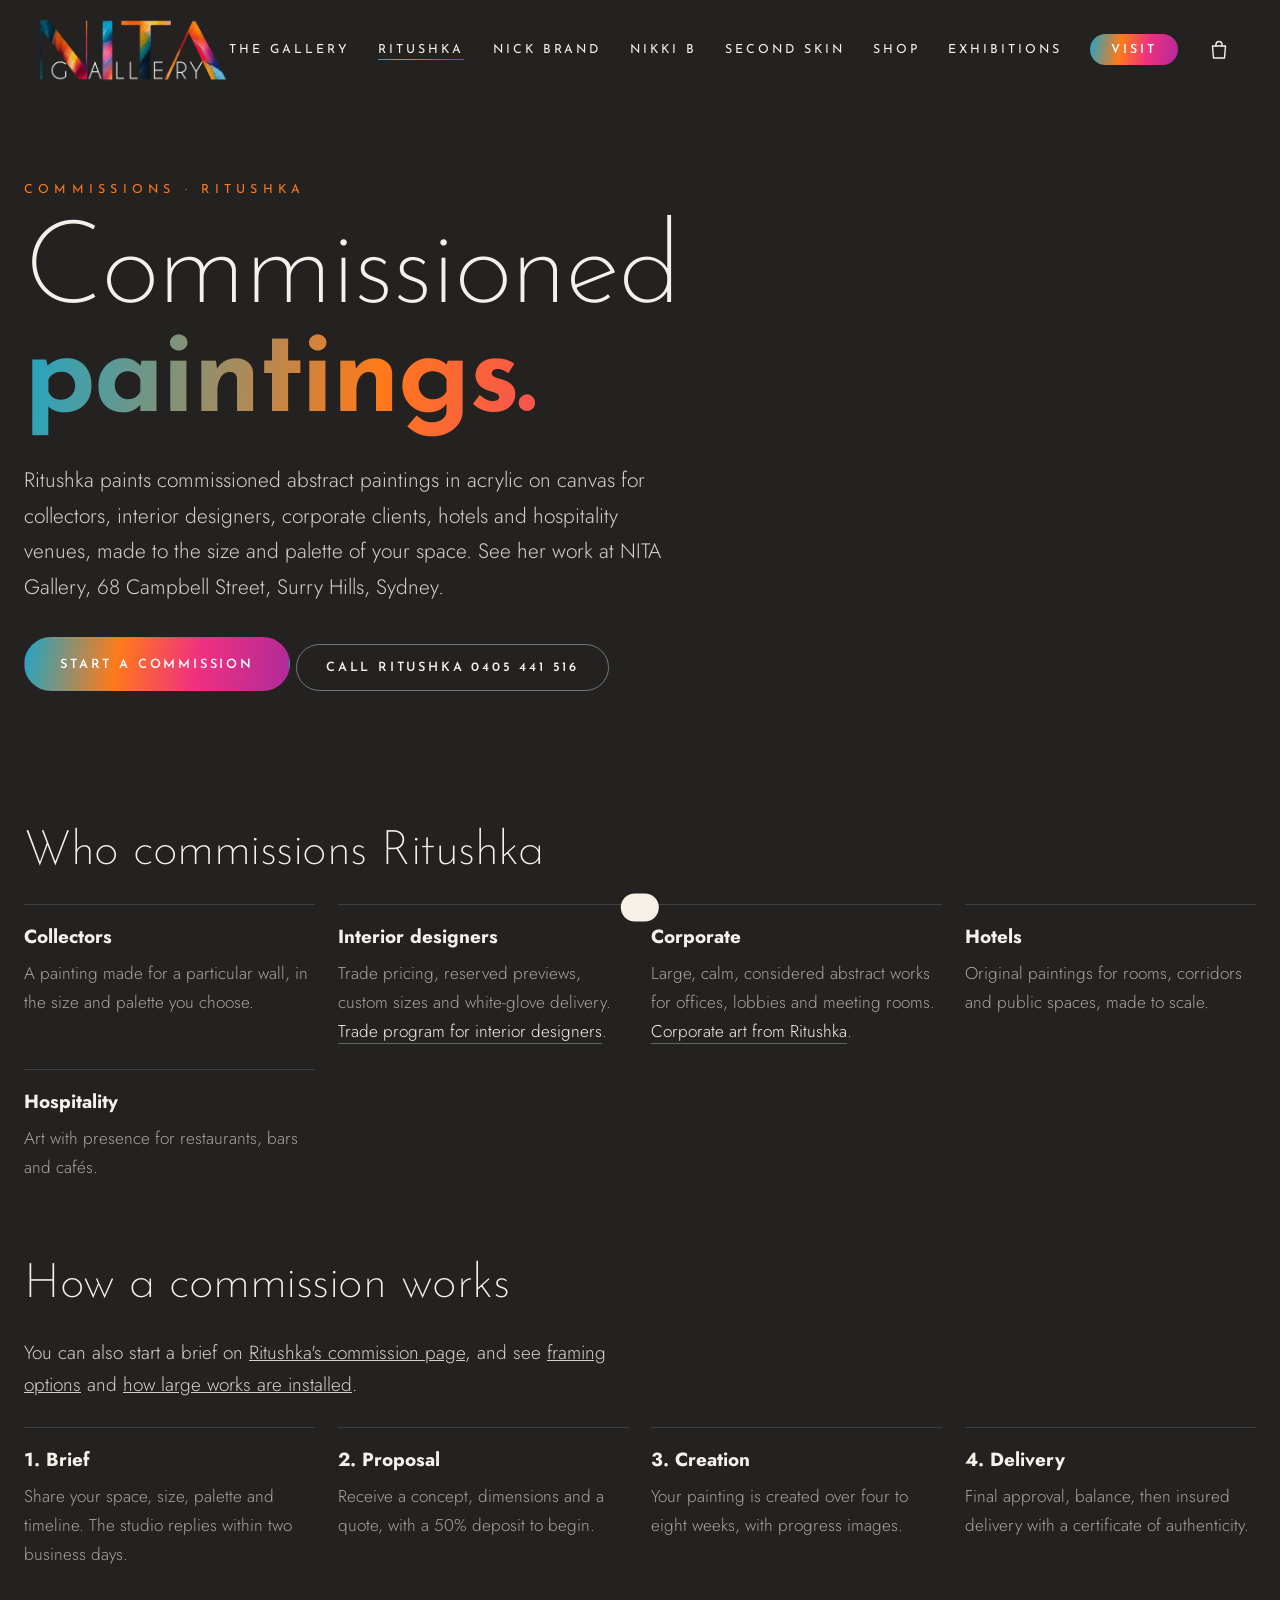
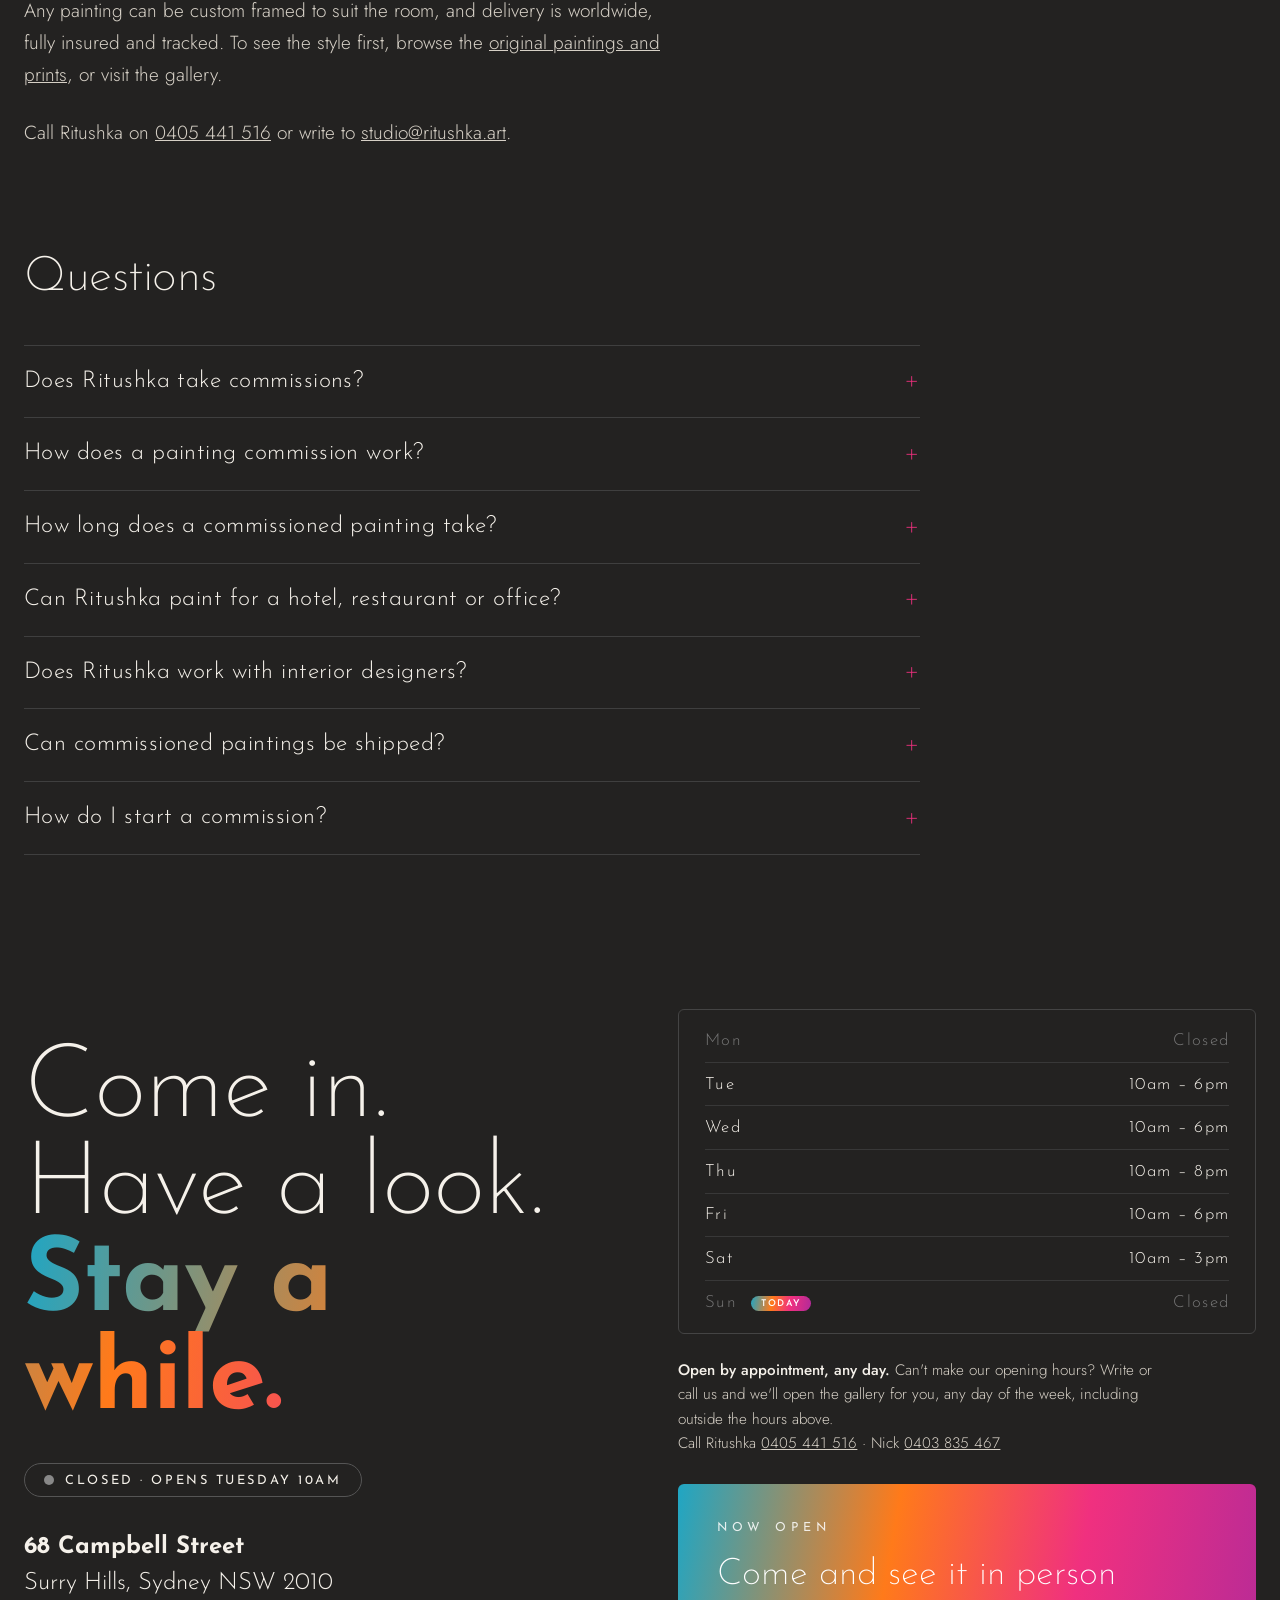
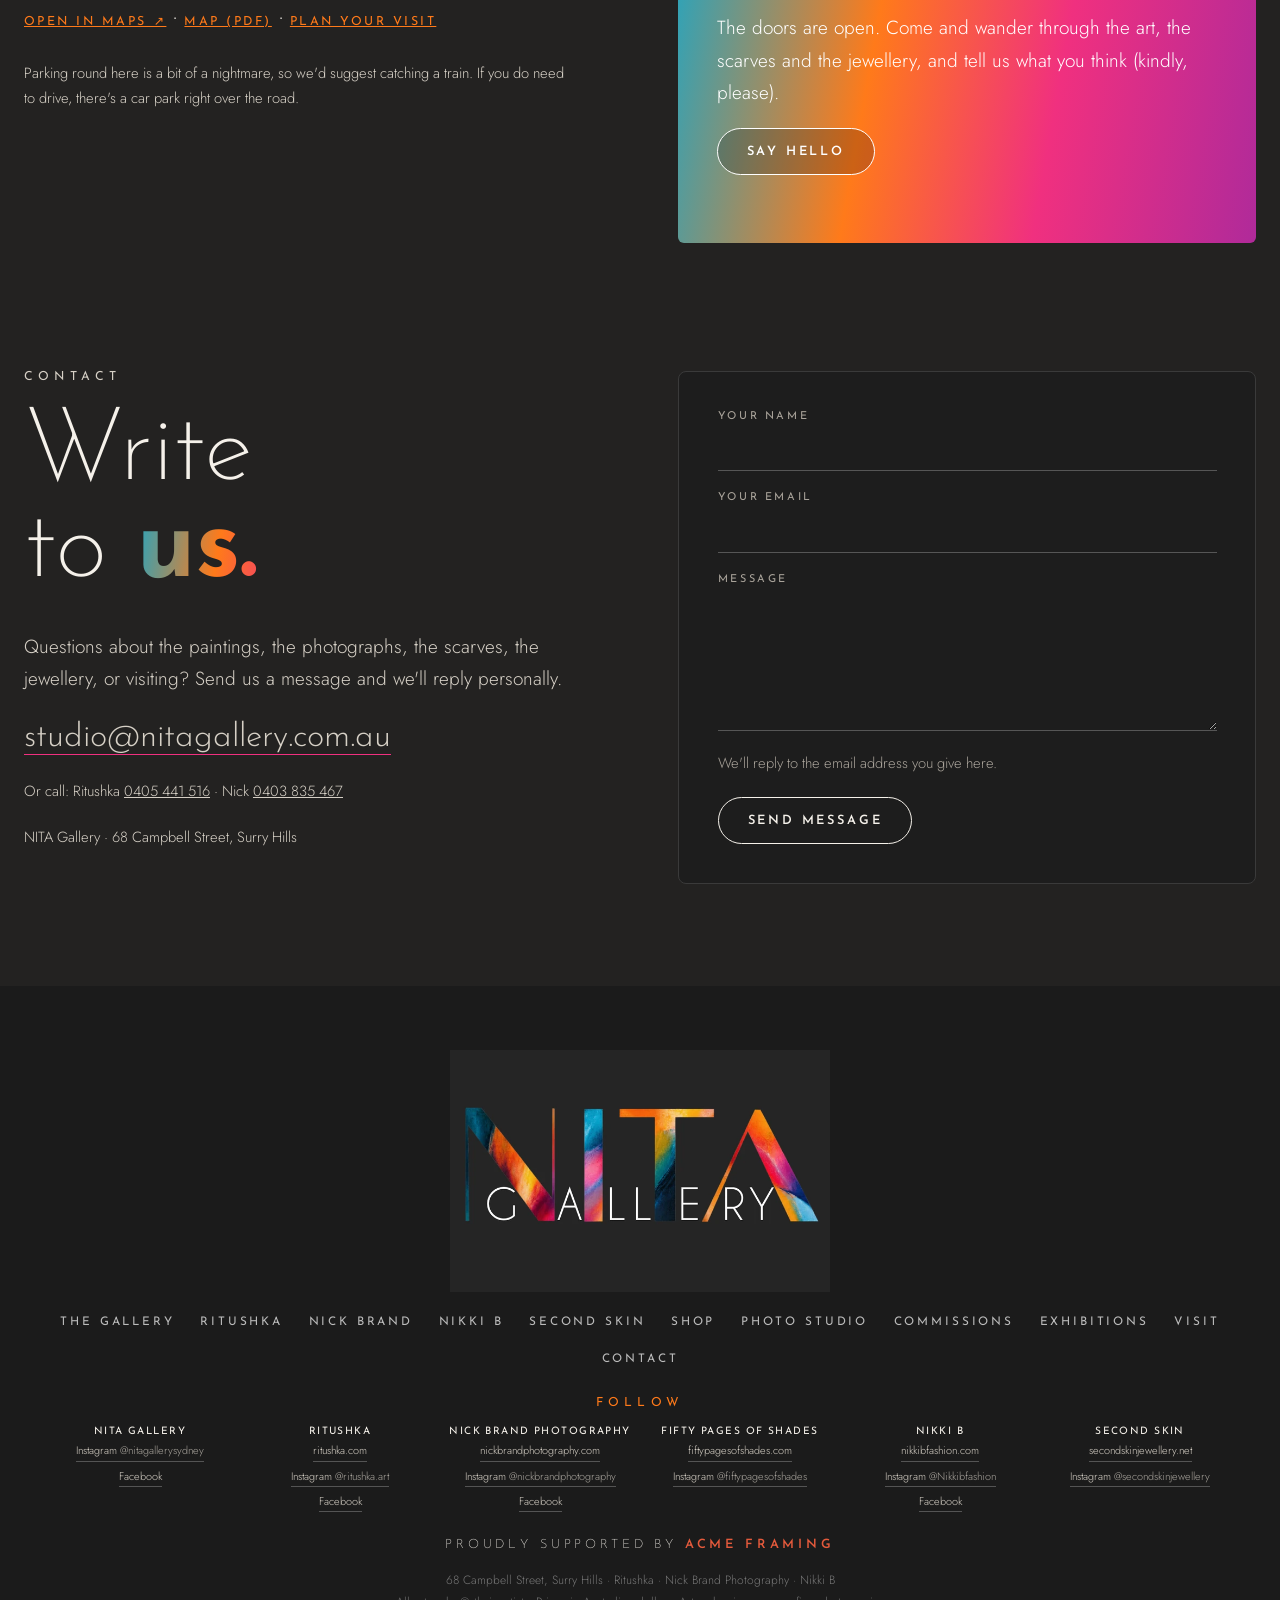
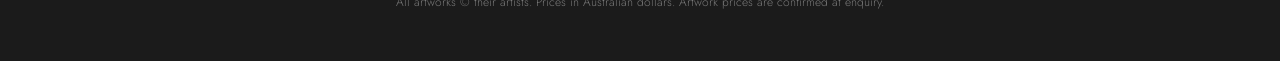
==== commissions.html @ feda2089 "Ritushka: update prices and framing from the artwork register 25 available works repriced to match r" ====
<!doctype html>
<html lang="en-AU">
<head>
<meta charset="utf-8">
<meta name="viewport" content="width=device-width, initial-scale=1">
<title>Commissioned Paintings Sydney | Ritushka, Surry Hills</title>
<meta name="description" content="Commission an original abstract painting by Ritushka for your home, office, hotel or restaurant. Collectors, designers and corporates welcome. Surry Hills.">
<meta property="og:title" content="Commissioned Paintings Sydney | Ritushka, Surry Hills">
<meta property="og:description" content="Commission an original abstract painting by Ritushka for your home, office, hotel or restaurant. Collectors, designers and corporates welcome. Surry Hills.">
<meta property="og:image" content="https://www.nitagallery.com.au/img/brand/ritushka-chair.jpg">
<meta property="og:url" content="https://www.nitagallery.com.au/commissions">
<meta property="og:type" content="website">
<meta property="og:site_name" content="NITA Gallery">
<meta property="og:locale" content="en_AU">
<meta name="twitter:card" content="summary_large_image">
<link rel="canonical" href="https://www.nitagallery.com.au/commissions">
<link rel="alternate" hreflang="en-au" href="https://www.nitagallery.com.au/commissions">
<link rel="alternate" hreflang="x-default" href="https://www.nitagallery.com.au/commissions">
<meta name="robots" content="index, follow, max-image-preview:large">
<meta name="theme-color" content="#252525">
<link rel="icon" href="img/brand/favicon.png">
<link rel="preconnect" href="https://fonts.googleapis.com">
<link rel="preconnect" href="https://fonts.gstatic.com" crossorigin>
<link rel="preload" as="style" href="https://fonts.googleapis.com/css2?family=Cormorant+Garamond:ital,wght@1,400;1,500&family=Josefin+Sans:wght@100;200;300;400;600;700&family=Jost:wght@300;400;500&display=swap" onload="this.onload=null;this.rel='stylesheet'">
<noscript><link rel="stylesheet" href="https://fonts.googleapis.com/css2?family=Cormorant+Garamond:ital,wght@1,400;1,500&family=Josefin+Sans:wght@100;200;300;400;600;700&family=Jost:wght@300;400;500&display=swap"></noscript>
<link rel="stylesheet" href="css/style.css?v=6593f92d">
<link rel="stylesheet" href="css/bag.css?v=839dad2d">
<link rel="stylesheet" href="css/shop.css?v=7c190ab9"><link rel="stylesheet" href="css/visit.css?v=7fe99ea3">
<script>document.documentElement.classList.add('js')</script>
<script type="application/ld+json">{"@context":"https://schema.org","@type":"BreadcrumbList","itemListElement":[{"@type":"ListItem","position":1,"name":"NITA Gallery","item":"https://www.nitagallery.com.au/"},{"@type":"ListItem","position":2,"name":"Commissions","item":"https://www.nitagallery.com.au/commissions"}]}</script><script type="application/ld+json">{"name":"Commissioned paintings by Ritushka","serviceType":"Commissioned abstract painting","description":"Commission an original abstract painting by Ritushka for your home, office, hotel or restaurant. Collectors, designers and corporates welcome. Surry Hills.","audience":{"@type":"Audience","audienceType":"Collectors, interior designers, corporate clients, hotels and hospitality"},"provider":{"@type":"Person","name":"Ritushka","telephone":"+61 405 441 516","worksFor":{"@id":"https://www.nitagallery.com.au/#gallery"}},"@context":"https://schema.org","@type":"Service","@id":"https://www.nitagallery.com.au/commissions#service","url":"https://www.nitagallery.com.au/commissions","areaServed":{"@type":"City","name":"Sydney"},"availableChannel":{"@type":"ServiceChannel","serviceLocation":{"@type":"Place","name":"NITA Gallery","address":{"@type":"PostalAddress","streetAddress":"68 Campbell Street","addressLocality":"Surry Hills","addressRegion":"NSW","postalCode":"2010","addressCountry":"AU"}}}}</script><script type="application/ld+json">{"@context":"https://schema.org","@type":"FAQPage","mainEntity":[{"@type":"Question","name":"Does Ritushka take commissions?","acceptedAnswer":{"@type":"Answer","text":"Yes. Ritushka paints commissioned abstract paintings in acrylic on canvas for collectors, interior designers, corporate clients, hotels and hospitality venues, made to the size and palette of the space."}},{"@type":"Question","name":"How does a painting commission work?","acceptedAnswer":{"@type":"Answer","text":"There are four steps. First, share the space, size, palette and timeline in a brief. Second, receive a concept, dimensions and a quote, with a 50% deposit to begin. Third, the painting is created over four to eight weeks, with progress images. Fourth, after final approval and payment of the balance, it is delivered with a certificate of authenticity."}},{"@type":"Question","name":"How long does a commissioned painting take?","acceptedAnswer":{"@type":"Answer","text":"Usually four to eight weeks from the deposit, with progress images along the way."}},{"@type":"Question","name":"Can Ritushka paint for a hotel, restaurant or office?","acceptedAnswer":{"@type":"Answer","text":"Yes. Ritushka works with hotels, hospitality venues and corporate clients, as well as private collectors. Large-scale and custom-size works are possible, and any painting can be custom framed to suit the room."}},{"@type":"Question","name":"Does Ritushka work with interior designers?","acceptedAnswer":{"@type":"Answer","text":"Yes. There is a program for interior designers, art consultants, buyer's agents and corporate clients, with trade pricing, reserved previews, custom sizes and white-glove delivery."}},{"@type":"Question","name":"Can commissioned paintings be shipped?","acceptedAnswer":{"@type":"Answer","text":"Yes. Paintings are delivered worldwide, fully insured and tracked."}},{"@type":"Question","name":"How do I start a commission?","acceptedAnswer":{"@type":"Answer","text":"Call Ritushka on 0405 441 516 or write to studio@ritushka.art with your space, size, palette and timeline. You can also see the paintings in person at NITA Gallery, 68 Campbell Street, Surry Hills."}}]}</script></head>
<body class="t-shop">
<div class="curtain start" id="curtain" aria-hidden="true"></div>
<div class="cursor" id="cursor" aria-hidden="true"><span></span></div>

<header class="nav" id="nav">
  <a href="/" class="wordmark" aria-label="NITA Gallery — home"><img src="img/brand/nita-logo-t-s.webp" alt="NITA Gallery" width="420" height="142"></a>
  <nav class="links" id="links" aria-label="Main">
    <a href="/">The Gallery</a><a href="/ritushka" aria-current="page">Ritushka</a><a href="/nick-brand">Nick Brand</a><a href="/nikki-b">Nikki B</a><a href="/jewellery">Second Skin</a><a href="/shop">Shop</a><a href="/exhibitions">Exhibitions</a>
    <a href="/#visit" class="pill">Visit</a>
  </nav>
  <button class="burger" id="burger" aria-label="Menu" aria-expanded="false"><i></i><i></i></button>
</header>

<main id="top">
<section class="s-hero">
  <div class="wrap">
    <p class="kicker rv">Commissions · Ritushka</p>
    <h1 class="s-title rv">Commissioned<br><em>paintings.</em></h1>
    <p class="s-lede answer rv">Ritushka paints commissioned abstract paintings in acrylic on canvas for collectors, interior designers, corporate clients, hotels and hospitality venues, made to the size and palette of your space. See her work at NITA Gallery, 68 Campbell Street, Surry Hills, Sydney.</p>
    <p class="rv"><a class="btn lg magnetic" data-mail="ritushka" data-subject="Commissioning a painting by Ritushka" href="#"><span>Start a commission</span></a> <a class="btn ghost magnetic" href="tel:0405441516"><span>Call Ritushka 0405 441 516</span></a></p>
  </div>
</section>

<section class="v-sec" aria-labelledby="cA">
  <div class="wrap">
    <h2 id="cA" class="v-h">Who commissions Ritushka</h2>
    <ul class="v-see"><li><b>Collectors</b><span>A painting made for a particular wall, in the size and palette you choose.</span></li><li><b>Interior designers</b><span>Trade pricing, reserved previews, custom sizes and white-glove delivery. <a href="https://www.ritushka.com/trade/interior-designers">Trade program for interior designers</a>.</span></li><li><b>Corporate</b><span>Large, calm, considered abstract works for offices, lobbies and meeting rooms. <a href="https://www.ritushka.com/trade/corporate">Corporate art from Ritushka</a>.</span></li><li><b>Hotels</b><span>Original paintings for rooms, corridors and public spaces, made to scale.</span></li><li><b>Hospitality</b><span>Art with presence for restaurants, bars and cafés.</span></li></ul>
  </div>
</section>

<section class="v-sec" aria-labelledby="cB">
  <div class="wrap">
    <h2 id="cB" class="v-h">How a commission works</h2>
    <p class="v-p">You can also start a brief on <a href="https://www.ritushka.com/commission">Ritushka's commission page</a>, and see <a href="https://www.ritushka.com/framing">framing options</a> and <a href="https://www.ritushka.com/installation-guide">how large works are installed</a>.</p>
    <ul class="v-see"><li><b>1. Brief</b><span>Share your space, size, palette and timeline. The studio replies within two business days.</span></li><li><b>2. Proposal</b><span>Receive a concept, dimensions and a quote, with a 50% deposit to begin.</span></li><li><b>3. Creation</b><span>Your painting is created over four to eight weeks, with progress images.</span></li><li><b>4. Delivery</b><span>Final approval, balance, then insured delivery with a certificate of authenticity.</span></li></ul>
    <p class="v-p" style="margin-top:1.6rem">Any painting can be custom framed to suit the room, and delivery is worldwide, fully insured and tracked. To see the style first, browse the <a href="/ritushka">original paintings and prints</a>, or visit the gallery.</p>
    <p class="v-p">Call Ritushka on <a href="tel:0405441516">0405 441 516</a> or write to <a href="#" data-mail="ritushka" data-subject="Commissioning a painting by Ritushka">studio@ritushka.art</a>.</p>
  </div>
</section>

<section class="v-sec faq" id="faq" aria-labelledby="vFaq">
  <div class="wrap">
    <h2 id="vFaq" class="v-h">Questions</h2>
    <div class="qa-list"><details class="qa"><summary>Does Ritushka take commissions?</summary><p>Yes. Ritushka paints commissioned abstract paintings in acrylic on canvas for collectors, interior designers, corporate clients, hotels and hospitality venues, made to the size and palette of the space.</p></details><details class="qa"><summary>How does a painting commission work?</summary><p>There are four steps. First, share the space, size, palette and timeline in a brief. Second, receive a concept, dimensions and a quote, with a 50% deposit to begin. Third, the painting is created over four to eight weeks, with progress images. Fourth, after final approval and payment of the balance, it is delivered with a certificate of authenticity.</p></details><details class="qa"><summary>How long does a commissioned painting take?</summary><p>Usually four to eight weeks from the deposit, with progress images along the way.</p></details><details class="qa"><summary>Can Ritushka paint for a hotel, restaurant or office?</summary><p>Yes. Ritushka works with hotels, hospitality venues and corporate clients, as well as private collectors. Large-scale and custom-size works are possible, and any painting can be custom framed to suit the room.</p></details><details class="qa"><summary>Does Ritushka work with interior designers?</summary><p>Yes. There is a program for interior designers, art consultants, buyer&#x27;s agents and corporate clients, with trade pricing, reserved previews, custom sizes and white-glove delivery.</p></details><details class="qa"><summary>Can commissioned paintings be shipped?</summary><p>Yes. Paintings are delivered worldwide, fully insured and tracked.</p></details><details class="qa"><summary>How do I start a commission?</summary><p>Call Ritushka on 0405 441 516 or write to studio@ritushka.art with your space, size, palette and timeline. You can also see the paintings in person at NITA Gallery, 68 Campbell Street, Surry Hills.</p></details></div>
  </div>
</section>

<section class="sec visit" id="visit">
  <div class="wrap grid2">
    <div class="copy">
      <p class="kicker rv">Visit</p>
      <h2 class="big rv">Come in.<br>Have a look.<br><em>Stay a while.</em></h2>
      <div class="open-now rv" data-opennow><i></i><span>See opening hours below</span></div>
      <address class="rv">
        <b>68 Campbell Street</b><br>Surry Hills, Sydney NSW 2010<br>
        <a href="https://www.google.com/maps/search/?api=1&query=68+Campbell+Street+Surry+Hills+NSW" target="_blank" rel="noopener">Open in Maps ↗</a> · <a href="nita-gallery-map.pdf" target="_blank" rel="noopener">Map (PDF)</a> · <a href="/visit">Plan your visit</a>
      </address>
      <p class="rv small">Parking round here is a bit of a nightmare, so we'd suggest catching a train. If you do need to drive, there's a car park right over the road.</p>
    </div>
    <div class="side">
      <div class="hours rv" data-hours aria-label="Opening hours"><div class="closed"><span>Mon</span><span>Closed</span></div><div class=""><span>Tue</span><span>10am – 6pm</span></div><div class=""><span>Wed</span><span>10am – 6pm</span></div><div class=""><span>Thu</span><span>10am – 8pm</span></div><div class=""><span>Fri</span><span>10am – 6pm</span></div><div class=""><span>Sat</span><span>10am – 3pm</span></div><div class="closed"><span>Sun</span><span>Closed</span></div></div>
      <p class="appt rv"><b>Open by appointment, any day.</b> Can't make our opening hours? Write or call us and we'll open the gallery for you, any day of the week, including outside the hours above.<br>Call Ritushka <a href="tel:0405441516">0405 441 516</a> · Nick <a href="tel:0403835467">0403 835 467</a></p>
      <div class="invite rv">
        <p class="kicker">Now open</p>
        <h3>Come and see it in person</h3>
        <p>The doors are open. Come and wander through the art, the scarves and the jewellery, and tell us what you think (kindly, please).</p>
        <p><a class="btn magnetic" data-mail="gallery" data-subject="Visiting NITA Gallery" href="#"><span>Say hello</span></a></p>
      </div>
    </div>
  </div>
</section>

<section class="sec contact" id="contact">
  <div class="wrap grid2">
    <div class="copy">
      <p class="kicker rv">Contact</p>
      <h2 class="big rv">Write<br>to <em>us.</em></h2>
      <p class="rv">Questions about the paintings, the photographs, the scarves, the jewellery, or visiting? Send us a message and we'll reply personally.</p>
      <p class="rv big-mail"><a href="mailto:studio@nitagallery.com.au">studio@nitagallery.com.au</a></p>
      <p class="rv small">Or call: Ritushka <a href="tel:0405441516">0405 441 516</a> · Nick <a href="tel:0403835467">0403 835 467</a></p>
      <p class="rv small">NITA Gallery · 68 Campbell Street, Surry Hills</p>
    </div>
    <form class="c-form rv" id="contactForm" novalidate>
      <label>Your name<input name="name" autocomplete="name" required maxlength="100"></label>
      <label>Your email<input name="email" type="email" autocomplete="email" required maxlength="200"></label>
      <label>Message<textarea name="message" rows="5" required maxlength="4000"></textarea></label>
      <label class="hp" aria-hidden="true">Website<input name="website" tabindex="-1" autocomplete="off"></label>
      <p class="small" id="cfNote">We'll reply to the email address you give here.</p>
      <button class="btn magnetic" type="submit"><span>Send message</span></button>
    </form>
  </div>
</section>

</main>

<footer class="foot">
  <img src="img/brand/nita-logo.webp" alt="NITA Gallery">
  <nav aria-label="Footer"><a href="/">The Gallery</a><a href="/ritushka">Ritushka</a><a href="/nick-brand">Nick Brand</a><a href="/nikki-b">Nikki B</a><a href="/jewellery">Second Skin</a><a href="/shop">Shop</a><a href="/photo-studio">Photo studio</a><a href="/commissions">Commissions</a><a href="/exhibitions">Exhibitions</a><a href="/visit">Visit</a><a href="/#contact">Contact</a></nav>
  <div class="social"><p class="kicker">Follow</p><ul><li><b>NITA Gallery</b><a href="https://www.instagram.com/nitagallerysydney/" target="_blank" rel="me noopener">Instagram <span>@nitagallerysydney</span></a><a href="https://www.facebook.com/NITAgallerySydney" target="_blank" rel="me noopener">Facebook</a></li><li><b>Ritushka</b><a href="https://www.ritushka.com" target="_blank" rel="noopener">ritushka.com</a><a href="https://www.instagram.com/ritushka.art/" target="_blank" rel="me noopener">Instagram <span>@ritushka.art</span></a><a href="https://www.facebook.com/Ritushka.art" target="_blank" rel="me noopener">Facebook</a></li><li><b>Nick Brand Photography</b><a href="https://www.nickbrandphotography.com" target="_blank" rel="noopener">nickbrandphotography.com</a><a href="https://www.instagram.com/nickbrandphotography/" target="_blank" rel="me noopener">Instagram <span>@nickbrandphotography</span></a><a href="https://www.facebook.com/nickbrandphotography/" target="_blank" rel="me noopener">Facebook</a></li><li><b>Fifty Pages of Shades</b><a href="https://www.fiftypagesofshades.com" target="_blank" rel="noopener">fiftypagesofshades.com</a><a href="https://www.instagram.com/fiftypagesofshades/" target="_blank" rel="me noopener">Instagram <span>@fiftypagesofshades</span></a></li><li><b>Nikki B</b><a href="https://www.nikkibfashion.com" target="_blank" rel="noopener">nikkibfashion.com</a><a href="https://www.instagram.com/Nikkibfashion/" target="_blank" rel="me noopener">Instagram <span>@Nikkibfashion</span></a><a href="https://www.facebook.com/nikkibfashion" target="_blank" rel="me noopener">Facebook</a></li><li><b>Second Skin</b><a href="https://www.secondskinjewellery.net" target="_blank" rel="noopener">secondskinjewellery.net</a><a href="https://www.instagram.com/secondskinjewellery/" target="_blank" rel="me noopener">Instagram <span>@secondskinjewellery</span></a></li></ul></div>
  <p class="support">Proudly supported by <b>ACME Framing</b></p>
  <p class="fine">68 Campbell Street, Surry Hills · Ritushka · Nick Brand Photography · Nikki B<br>
  All artworks © their artists. Prices in Australian dollars. Artwork prices are confirmed at enquiry.</p>
</footer>

<div class="modal" id="modal" hidden role="dialog" aria-modal="true" aria-label="Details">
  <button class="m-close" id="mClose" aria-label="Close">✕</button>
  <button class="m-nav prev" id="mPrev" aria-label="Previous">←</button>
  <button class="m-nav next" id="mNext" aria-label="Next">→</button>
  <div class="m-body">
    <div class="m-img"><img id="mImg" alt=""><div class="m-thumbs" id="mThumbs"></div></div>
    <div class="m-info" id="mInfo"></div>
  </div>
</div>

<script src="data.js?v=bd5b2ae9"></script>
<script src="js/common.js?v=27760034"></script>
<script src="js/bag.js?v=9c532951"></script>
<script src="js/shop.js?v=35f89a1a"></script>
</body>
</html>
---- css/style.css ----
﻿:root{
  --bg:#252525; --bg2:#1b1b1b; --ink:#f5f1ea; --mute:#a9a39a;
  --teal:#1fa6c4; --orange:#ff7a1a; --pink:#f0307f; --magenta:#b02a9a; --yellow:#ffc21a; --blue:#0d4f8b;
  --grad:linear-gradient(100deg,var(--teal),var(--orange) 35%,var(--pink) 65%,var(--magenta));
  --display:'Josefin Sans','Century Gothic',system-ui,sans-serif;
  --body:'Jost','Helvetica Neue',system-ui,sans-serif;
  --serif:'Cormorant Garamond',Georgia,serif;
  --ease:cubic-bezier(.2,.8,.2,1);
  --navbg:rgba(37,37,37,.78); --menubg:rgba(27,27,27,.97);
}
*{box-sizing:border-box;margin:0;padding:0}
html{overflow-x:clip;scroll-behavior:smooth;-webkit-text-size-adjust:100%}
body{background:var(--bg);color:var(--ink);font:300 clamp(16px,1.05vw + 10px,19px)/1.7 var(--body);overflow-x:hidden}
img{display:block;max-width:100%}
a{color:inherit}
button{font:inherit;color:inherit;background:none;border:0;cursor:pointer}
::selection{background:var(--pink);color:#fff}
.wrap{width:min(1240px,100% - 3rem);margin-inline:auto}
.big{font:200 clamp(3rem,8vw,7.5rem)/.95 var(--display);letter-spacing:-.01em}
.big em,.big span{font-style:normal;font-weight:700;background:var(--grad);-webkit-background-clip:text;background-clip:text;color:transparent;background-size:200% 100%;animation:slide 8s linear infinite alternate}
.kicker,.eyebrow{font:400 .78rem/1 var(--display);letter-spacing:.42em;text-transform:uppercase;color:var(--orange);margin-bottom:1.4rem}
.serif,blockquote{font:italic 500 clamp(1.5rem,3vw,2.4rem)/1.25 var(--serif)}
.small{font-size:.92rem;color:var(--mute)}
.sub{font:200 clamp(1.2rem,2vw,1.6rem) var(--display);letter-spacing:.3em;text-transform:uppercase;margin:6rem 0 2rem;color:var(--mute)}
@keyframes slide{to{background-position:100% 0}}

/* reveal */
.js .rv{opacity:0;transform:translateY(46px);transition:opacity 1s var(--ease),transform 1s var(--ease)}
.js .rv.in{opacity:1;transform:none}
.js [data-split] .w{display:inline-block;overflow:hidden;vertical-align:top}
.js [data-split] .w>span{display:inline-block;transform:translateY(110%) rotate(5deg);transition:transform 1s var(--ease);transition-delay:calc(var(--i)*55ms)}
.js [data-split].in .w>span{transform:none}

/* loader */
.loader{position:fixed;inset:0;z-index:100;background:var(--bg);display:grid;place-content:center;gap:1.5rem;justify-items:center;transition:transform 1.1s var(--ease) .1s}
.loader img{width:min(520px,70vw);animation:pulse 1.6s ease-in-out infinite}
.loader-bar{width:min(240px,50vw);height:2px;background:#444;overflow:hidden}
.loader-bar i{display:block;height:100%;width:100%;background:var(--grad);transform-origin:left;animation:load 1.3s var(--ease) forwards}
.loader.out{transform:translateY(-100%)}
@keyframes pulse{50%{transform:scale(1.03);opacity:.85}}
@keyframes load{from{transform:scaleX(0)}}

/* cursor */
.cursor{position:fixed;left:0;top:0;z-index:90;pointer-events:none;mix-blend-mode:difference;display:none}
.cursor span{display:block;width:16px;height:16px;margin:-8px 0 0 -8px;border-radius:50%;background:#fff;transition:transform .35s var(--ease)}
.cursor.big span{transform:scale(3.4)}
.cursor{display:none!important}

/* nav */
.nav{position:fixed;inset:0 0 auto 0;z-index:50;display:flex;justify-content:space-between;align-items:center;padding:1.1rem clamp(1rem,3vw,2.5rem);transition:padding .4s}
.nav::before{content:"";position:absolute;inset:0;z-index:-1;background:var(--navbg);backdrop-filter:blur(14px);opacity:0;transition:opacity .4s}
.nav.solid::before{opacity:1}
.nav.solid{padding-block:.7rem}
.wordmark{display:block;text-decoration:none}
.wordmark img{height:64px;width:auto;transition:height .4s}
.nav.solid .wordmark img{height:52px}
.links{display:flex;gap:clamp(1rem,2.2vw,2.2rem);align-items:center}
.links a{text-decoration:none;font:400 .78rem var(--display);letter-spacing:.24em;text-transform:uppercase;position:relative;padding:.3rem 0}
.links a:not(.pill)::after{content:"";position:absolute;left:0;bottom:0;height:1px;width:100%;background:var(--grad);transform:scaleX(0);transform-origin:right;transition:transform .5s var(--ease)}
.links a:not(.pill):hover::after{transform:scaleX(1);transform-origin:left}
.links .pill{padding:.6rem 1.3rem;border-radius:99px;background:var(--grad);color:#fff;font-weight:600}
.burger{display:none;width:44px;height:44px;position:relative}
.burger i{position:absolute;left:10px;right:10px;height:2px;background:var(--ink);transition:.4s var(--ease)}
.burger i:first-child{top:17px}.burger i:last-child{top:25px}
.burger[aria-expanded=true] i:first-child{top:21px;transform:rotate(45deg)}
.burger[aria-expanded=true] i:last-child{top:21px;transform:rotate(-45deg)}

/* buttons */
.btn{display:inline-block;text-decoration:none;font:600 .8rem var(--display);letter-spacing:.22em;text-transform:uppercase;padding:1rem 1.8rem;border-radius:99px;border:1px solid var(--ink);position:relative;overflow:hidden;isolation:isolate;transition:color .4s,border-color .4s,transform .3s}
.btn::before{content:"";position:absolute;inset:0;background:var(--grad);transform:translateY(101%);transition:transform .5s var(--ease);z-index:-1}
.btn:hover{border-color:transparent;color:#fff}.btn:hover::before{transform:none}
.btn.lg{padding:1.2rem 2.2rem;background:var(--grad);border-color:transparent;color:#fff}
.btn.lg::before{background:var(--ink)}.btn.lg:hover{color:var(--bg)}
.btn.ghost{border-color:#777}
.btn span{display:inline-block;transition:transform .2s}

/* hero */
.hero{position:relative;min-height:100svh;display:grid;place-items:center;overflow:hidden;padding:7rem 1.5rem 5rem;isolation:isolate}
#blobs{position:absolute;inset:0;width:100%;height:100%;z-index:-2}
.hero-inner{text-align:center;position:relative;z-index:2}
.logotype{margin:.5rem auto 2rem;width:min(860px,88vw);line-height:0;animation:logoin 1.6s var(--ease) .6s backwards}
.logotype img{width:100%;height:auto;animation:logofloat 8s ease-in-out infinite;filter:drop-shadow(0 20px 50px rgba(0,0,0,.45))}
@keyframes logoin{from{opacity:0;transform:scale(.88) translateY(30px);filter:blur(14px)}}
@keyframes logofloat{50%{transform:translateY(-10px) scale(1.012)}}
.hero-sub{font:300 clamp(.9rem,1.6vw,1.2rem) var(--display);letter-spacing:.3em;text-transform:uppercase;margin-bottom:2.2rem}
.hero-sub i{color:var(--orange);font-style:normal;margin-inline:.4em}
.hero-cta{display:flex;gap:1rem;justify-content:center;flex-wrap:wrap}
.countdown{display:flex;justify-content:center;align-items:center;gap:clamp(.8rem,2.5vw,2rem);margin-top:3rem;flex-wrap:wrap}
.countdown[hidden]{display:none}
.countdown div{display:grid;text-align:center;min-width:3.8rem}
.countdown b{font:200 clamp(2rem,4.5vw,3.4rem)/1 var(--display);font-variant-numeric:tabular-nums}
.countdown small{font:400 .62rem var(--display);letter-spacing:.3em;text-transform:uppercase;color:var(--mute)}
.countdown p{font-size:.85rem;color:var(--mute);text-align:left;line-height:1.4;border-left:1px solid #555;padding-left:1.2rem}
.countdown em{font:italic 500 1.25rem var(--serif);color:var(--ink)}
.floaters{position:absolute;inset:0;z-index:1;pointer-events:none}
.fl{position:absolute;box-shadow:0 30px 60px -20px rgba(0,0,0,.7);will-change:transform;animation:bob 7s ease-in-out infinite;opacity:.95;object-fit:cover}
.f1{width:12vw;aspect-ratio:1;left:4%;top:20%;--r:-7deg}
.f2{width:9vw;aspect-ratio:1;left:14%;bottom:12%;--r:5deg;animation-delay:-2s}
.f3{width:13vw;aspect-ratio:1;right:5%;top:16%;--r:6deg;animation-delay:-4s;filter:grayscale(1)}
.f4{width:9vw;aspect-ratio:3/4;right:15%;bottom:9%;--r:-5deg;animation-delay:-1s}
.f5{width:7.5vw;aspect-ratio:2/3;left:2%;top:60%;--r:9deg;animation-delay:-3s}
.f6{width:8vw;aspect-ratio:1;right:2%;top:56%;--r:-9deg;animation-delay:-5s}
@keyframes bob{50%{translate:0 -22px}}
.fl{rotate:var(--r)}
.scroll-cue{position:absolute;bottom:1.6rem;left:50%;width:1px;height:60px;background:#555;overflow:hidden}
.scroll-cue span{display:block;width:100%;height:40%;background:var(--ink);animation:cue 1.8s ease-in-out infinite}
@keyframes cue{from{transform:translateY(-100%)}to{transform:translateY(260%)}}

/* marquee */
.marquee{overflow:hidden;white-space:nowrap;background:var(--grad);color:#fff;padding:1rem 0;transform:rotate(-1.2deg) scale(1.03);margin:-1rem 0 3rem;position:relative;z-index:3;box-shadow:0 20px 50px -20px #000}
.mq-track{display:inline-flex;animation:mq 28s linear infinite}
.mq-track span{font:600 clamp(1rem,2vw,1.5rem) var(--display);letter-spacing:.3em;padding-right:.3em}
.mq-track i{font-style:normal;margin:0 1.1em;opacity:.8}
.marquee:hover .mq-track{animation-play-state:paused}
@keyframes mq{to{transform:translateX(-50%)}}

/* intro + rooms */
.intro{padding:clamp(5rem,12vw,10rem) 0 0}
.statement{font:200 clamp(2.2rem,6vw,5.2rem)/1.05 var(--display);max-width:16ch;margin-bottom:2.5rem}
.lede{max-width:46rem;font-size:1.18em;color:#d6d0c6;margin-bottom:2.5rem}
.rooms{display:flex;height:min(86vh,760px);margin-top:5rem;gap:4px}
.room{position:relative;flex:1;overflow:hidden;text-decoration:none;transition:flex .9s var(--ease);display:flex;align-items:flex-end;background:#111}
.room:hover{flex:3.4}
.room img{position:absolute;inset:0;width:100%;height:100%;object-fit:cover;transition:transform 1.4s var(--ease),filter .6s;filter:saturate(1.1) brightness(.8)}
.room:hover img{transform:scale(1.08);filter:saturate(1.3) brightness(1)}
.room .alt{opacity:0;transition:opacity .8s}.room:hover .alt{opacity:1}
.room.mono img{filter:grayscale(1) brightness(.7)}.room.mono:hover img{filter:grayscale(1) brightness(1)}
.room::after{content:"";position:absolute;inset:0;background:linear-gradient(0deg,rgba(0,0,0,.85),transparent 55%);pointer-events:none}
.room::before{content:"";position:absolute;left:0;right:0;bottom:0;height:5px;background:var(--c);z-index:2;transform:scaleX(0);transform-origin:left;transition:transform .8s var(--ease)}
.room:hover::before{transform:none}
.room-t{position:relative;z-index:2;padding:2rem;min-width:min(26rem,100%)}
.room-t small{font:400 .72rem var(--display);letter-spacing:.35em;text-transform:uppercase;color:var(--c);filter:brightness(1.3)}
.room-t h3{font:200 clamp(2rem,4vw,3.6rem)/1 var(--display);margin:.4rem 0 .6rem;white-space:nowrap}
.room-t p{max-width:24rem;font-size:.95rem;color:#ddd;opacity:0;transform:translateY(14px);transition:.6s var(--ease) .1s;max-height:0}
.room:hover .room-t p{opacity:1;transform:none;max-height:8rem}
.arrow{display:inline-block;margin-top:.6rem;font:600 .75rem var(--display);letter-spacing:.25em;text-transform:uppercase;opacity:0;transition:opacity .6s .15s}
.room:hover .arrow{opacity:1}
.sparkle{background:radial-gradient(circle at 30% 30%,#3a2a05,#111 70%)}
.spark-c{position:absolute;inset:0;width:100%;height:100%}

/* sections */
.sec{padding:clamp(5rem,12vw,10rem) 0 0}
.grid2{display:grid;grid-template-columns:1fr 1fr;gap:clamp(2rem,6vw,6rem);align-items:center}
.grid2.flip .copy{order:1}
.copy p{margin-bottom:1.3rem;max-width:34rem;color:#d6d0c6}
.copy .big{margin-bottom:2rem}
.copy blockquote{margin:0 0 2rem;color:var(--ink);border-left:3px solid var(--pink);padding-left:1.2rem;max-width:30rem}
.portrait{position:relative;perspective:900px}
.portrait img{width:100%;aspect-ratio:4/5;object-fit:cover;border-radius:4px;box-shadow:0 40px 80px -30px #000;transition:transform .2s}
.portrait .p2{position:absolute;width:46%;aspect-ratio:1;right:-8%;bottom:-9%;border:6px solid var(--bg);border-radius:4px}
.portrait.mono img{filter:grayscale(1)}
.facts{list-style:none;display:flex;gap:clamp(1rem,3vw,2.5rem);flex-wrap:wrap;margin:2rem 0}
.facts li{display:grid;max-width:11rem;line-height:1.35}
.facts b{font:200 clamp(2.4rem,4vw,3.6rem)/1 var(--display);background:var(--grad);-webkit-background-clip:text;background-clip:text;color:transparent}
.facts span{font-size:.82rem;color:var(--mute)}

/* visit */
.visit{padding-bottom:clamp(5rem,10vw,9rem)}
.visit .grid2{align-items:start}
.open-now{display:inline-flex;align-items:center;gap:.7rem;font:400 .8rem var(--display);letter-spacing:.2em;text-transform:uppercase;border:1px solid #555;border-radius:99px;padding:.6rem 1.2rem;margin-bottom:2rem}
.open-now i{width:10px;height:10px;border-radius:50%;background:#888}
.open-now.on i{background:#3ddc84;box-shadow:0 0 0 0 #3ddc84;animation:ping 1.8s infinite}
@keyframes ping{70%{box-shadow:0 0 0 12px transparent}}
address{font:300 1.5rem/1.5 var(--display);font-style:normal;margin-bottom:1.5rem}
address a{font:400 .78rem var(--display);letter-spacing:.2em;text-transform:uppercase;color:var(--orange)}
.hours{border:1px solid #444;border-radius:6px;padding:.6rem 1.6rem;margin-bottom:1.5rem}
.hours div{display:flex;justify-content:space-between;padding:.8rem 0;border-bottom:1px solid #383838;font:300 1.05rem var(--display);letter-spacing:.08em}
.hours div:last-child{border:0}
.hours .closed{color:#777}
.hours .today:not(.closed){color:#fff;font-weight:600}
.hours .today span:first-child::after{content:"Today";margin-left:.9rem;padding:.2rem .6rem;border-radius:99px;background:var(--grad);color:#fff;font:600 .58rem var(--display);letter-spacing:.18em;text-transform:uppercase;vertical-align:middle}
.invite{background:var(--grad);border-radius:6px;padding:clamp(1.5rem,3vw,2.5rem);color:#fff}
.invite .kicker{color:#fff;opacity:.85}
.invite h3{font:200 clamp(1.6rem,3vw,2.3rem)/1.15 var(--display);margin-bottom:1rem}
.invite p{margin-bottom:1.2rem}
.invite .btn{border-color:#fff;background:rgba(0,0,0,.2)}
.invite .btn::before{background:var(--bg)}

/* footer */
.foot{text-align:center;padding:4rem 1.5rem 3rem;background:#1b1b1b;color:#f5f1ea;position:relative;z-index:3}
.foot nav{display:flex;gap:1.6rem;justify-content:center;flex-wrap:wrap;margin:0 0 2rem}
.foot nav a{font:400 .74rem var(--display);letter-spacing:.24em;text-transform:uppercase;text-decoration:none;color:#bbb;transition:color .3s}
.foot nav a:hover{color:#fff}
.foot img{width:min(380px,70%);margin:0 auto 1.5rem}
.support{font:200 .8rem var(--display);letter-spacing:.3em;text-transform:uppercase;margin-bottom:1.2rem}
.support b{font-weight:600;color:#e45a3c}
.fine{font-size:.75rem;color:#777;line-height:1.8}

/* modal */
.modal{position:fixed;inset:0;z-index:80;background:rgba(10,10,10,.94);backdrop-filter:blur(10px);display:grid;place-items:center;padding:1.5rem;animation:fade .4s}
.modal[hidden]{display:none}
@keyframes fade{from{opacity:0}}
.m-body{display:grid;grid-template-columns:1.3fr 1fr;gap:clamp(1.5rem,4vw,4rem);width:min(1200px,100%);max-height:100%;align-items:center;animation:rise .7s var(--ease)}
@keyframes rise{from{transform:translateY(40px);opacity:0}}
.m-img{display:grid;gap:.8rem;justify-items:center}
.m-img>img{max-height:72vh;max-width:100%;object-fit:contain;box-shadow:0 40px 80px -20px #000}
.m-thumbs{display:flex;gap:.6rem}
.m-thumbs img{width:64px;height:64px;object-fit:cover;opacity:.5;cursor:pointer;border:2px solid transparent;transition:.3s}
.m-thumbs img.on,.m-thumbs img:hover{opacity:1;border-color:var(--pink)}
.m-info h3{font:200 clamp(1.8rem,3.4vw,3rem)/1.1 var(--display);margin-bottom:.8rem}
.m-info .meta{font:400 .78rem var(--display);letter-spacing:.2em;text-transform:uppercase;color:var(--orange);margin-bottom:1.2rem}
.m-info p{color:#d6d0c6;margin-bottom:1.2rem;font-size:.98rem}
.m-info .pr{font:200 2rem var(--display);margin-bottom:1.2rem}
.m-close{position:absolute;top:1rem;right:1.2rem;font-size:1.4rem;width:48px;height:48px;border-radius:50%;border:1px solid #555;z-index:3}
.m-nav{position:absolute;top:50%;width:52px;height:52px;border-radius:50%;border:1px solid #555;font-size:1.3rem;z-index:3;transform:translateY(-50%);transition:.3s}
.m-nav.prev{left:1rem}.m-nav.next{right:1rem}
.m-close:hover,.m-nav:hover{background:var(--grad);border-color:transparent}

/* responsive */
@media (max-width:980px){
  .grid2,.m-body,.nikki-top{grid-template-columns:1fr}
  .grid2.flip .copy{order:0}
  .portrait .p2{right:-3%}
  .masonry{columns:2}
  .collect{grid-template-columns:1fr 1fr}
  .nk-hero{clip-path:none;height:60vh}
  .nk-copy{padding:0 1.5rem;margin-inline:auto;width:min(1240px,100%)}
  .m-img>img{max-height:46vh}
  .m-body{overflow:auto;max-height:100%}
  .m-nav{top:auto;bottom:1rem;transform:none}
}
@media (max-width:820px){
  .links{position:fixed;inset:0;background:var(--menubg);flex-direction:column;justify-content:center;gap:1.6rem;transform:translateY(-100%);transition:transform .7s var(--ease)}
  .links a{font-size:1.2rem}
  .links.open{transform:none}
  .burger{display:block;z-index:2}
  .nav .wordmark{z-index:2}
  .rooms{flex-direction:column;height:auto}
  .room{min-height:30vh;flex:none}.room:hover{flex:none}
  .room-t p,.arrow{opacity:1;max-height:none;transform:none}
  .fl{opacity:.55}.f1{width:22vw}.f2{width:18vw}.f3{width:24vw}.f4{width:18vw}.f5{width:14vw}.f6{width:16vw}
  .countdown p{border:0;padding:0;text-align:center;flex-basis:100%}
}
@media (max-width:560px){.masonry{columns:1}.collect{grid-template-columns:1fr}.hours div{font-size:.95rem}}
@media (prefers-reduced-motion:reduce){
  *,*::before,*::after{animation-duration:.001s!important;animation-iteration-count:1!important;transition-duration:.001s!important}
  html{scroll-behavior:auto}
  .js .rv,.js [data-split] .w>span{opacity:1;transform:none}
}


/* Ritushka portrait: shown at (about) its native 433px width so it stays sharp */
.rit-portrait{max-width:433px;justify-self:center;margin-right:8%}
.rit-portrait>img:first-child{aspect-ratio:433/700;width:100%;height:auto;image-rendering:auto}
.rit-portrait .p2{width:52%;right:-14%;bottom:-9%}
@media (max-width:980px){.rit-portrait{margin:0 auto 3rem;width:min(433px,80%)}.rit-portrait .p2{right:-10%}}

/* active link + always-solid nav (light pages) */
.links a[aria-current=page]:not(.pill)::after{transform:scaleX(1);transform-origin:left}
.nav.dark::before{opacity:1;background:rgba(37,37,37,.94)}
.nav.dark{color:#f5f1ea}

/* page-change curtain */
.curtain{position:fixed;inset:0;z-index:120;pointer-events:none;background:var(--cur,#252525);transform:translateY(100%);display:grid;place-items:center}
.curtain::after{content:"";width:min(260px,50vw);height:3px;background:var(--grad);transform:scaleX(0);transition:transform .6s var(--ease) .15s}
.curtain.in{transform:none;transition:transform .6s var(--ease)}
.curtain.in::after{transform:scaleX(1)}
.curtain.start{transform:none}
.curtain.out{transform:translateY(-100%);transition:transform .8s var(--ease)}
.back-top{display:inline-block;margin-top:2rem;font:400 .74rem var(--display);letter-spacing:.24em;text-transform:uppercase;color:#888;text-decoration:none}
.page-links{display:grid;grid-template-columns:repeat(4,1fr);gap:4px;margin-top:0}
.page-links a{display:block;padding:clamp(2rem,5vw,4rem) 1.5rem;text-decoration:none;background:#1b1b1b;color:#f5f1ea;position:relative;overflow:hidden;isolation:isolate;transition:color .5s}
.page-links a::before{content:"";position:absolute;inset:0;background:var(--c);transform:translateY(101%);transition:transform .6s var(--ease);z-index:-1}
.page-links a:hover::before{transform:none}.page-links a:hover{color:#111}
.page-links small{font:400 .7rem var(--display);letter-spacing:.3em;text-transform:uppercase;opacity:.7;display:block;margin-bottom:.5rem}
.page-links b{font:200 clamp(1.6rem,3vw,2.6rem) var(--display)}
@media (max-width:820px){.page-links{grid-template-columns:1fr 1fr}}

/* home: image ribbons */
.ribbons{margin-top:clamp(4rem,9vw,8rem);display:grid;gap:10px;overflow:hidden}
.rb{overflow:hidden;white-space:nowrap}
.rb-t{display:inline-flex;gap:10px;animation:rbL 70s linear infinite}
.rb.r2 .rb-t{animation-name:rbR;animation-duration:85s}
.rb:hover .rb-t{animation-play-state:paused}
.rb a{display:block;height:clamp(150px,22vw,260px);flex:none;overflow:hidden}
.rb img{height:100%;width:auto;max-width:none;transition:transform .9s var(--ease),filter .5s;filter:saturate(.9)}
.rb a:hover img{transform:scale(1.1);filter:saturate(1.3)}
@keyframes rbL{to{transform:translateX(-50%)}}
@keyframes rbR{from{transform:translateX(-50%)}to{transform:none}}
.curtain[hidden]{display:none}

/* scroll-lit statement (nick, jewellery) */
.scrub{font:200 clamp(1.6rem,3.7vw,3.5rem)/1.25 var(--display);max-width:28ch;margin:1.5rem 0 3rem;color:#fff}
.scrub .sw{opacity:.16;transition:opacity .5s}
.scrub .sw.lit{opacity:1}

/* safety net: the curtain can never stay stuck over the page */
.curtain.start:not(.out){animation:curFail .01s 3s forwards}
@keyframes curFail{to{visibility:hidden}}

.room-t h3.long{white-space:normal;font-size:clamp(1.6rem,2.6vw,2.4rem);line-height:1.1}

/* contact area */
.contact{padding-top:0;padding-bottom:clamp(4rem,8vw,7rem)}
.contact .grid2{align-items:start}
.big-mail a{font:300 clamp(1.25rem,2.6vw,2.1rem)/1.25 var(--display);text-decoration:none;border-bottom:1px solid var(--pink);word-break:break-word;transition:color .3s}
.big-mail a:hover{color:var(--orange)}
.c-form{display:grid;gap:1.3rem;background:#1d1d1d;border:1px solid #3a3a3a;border-radius:8px;padding:clamp(1.4rem,3vw,2.4rem)}
.c-form label{display:grid;gap:.35rem;font:400 .68rem var(--display);letter-spacing:.24em;text-transform:uppercase;color:var(--mute)}
.c-form input,.c-form textarea{font:300 1.05rem var(--body);letter-spacing:0;text-transform:none;color:var(--ink);background:none;border:0;border-bottom:1px solid #565656;padding:.6rem 0;outline:none;resize:vertical;transition:border-color .3s}
.c-form input:focus,.c-form textarea:focus{border-color:var(--pink)}
.c-form .hp{position:absolute;left:-9999px;width:1px;height:1px;overflow:hidden}
.c-form .btn{justify-self:start}
.c-form .btn:disabled{opacity:.6;cursor:progress}
.c-form .err{color:#ff7a6a}

/* FAQ + plain-text fallbacks */
.faq{padding-top:0}
.qa-list{margin-top:2.5rem;border-top:1px solid #3f3f3f;max-width:56rem}
.qa{border-bottom:1px solid #3f3f3f}
.qa summary{cursor:pointer;list-style:none;display:flex;justify-content:space-between;align-items:center;gap:1.5rem;padding:1.3rem 0;font:300 clamp(1.1rem,2vw,1.45rem)/1.3 var(--display);letter-spacing:.02em}
.qa summary::-webkit-details-marker{display:none}
.qa summary::after{content:"+";font:200 1.8rem/1 var(--display);color:var(--pink);transition:transform .4s var(--ease)}
.qa[open] summary::after{transform:rotate(45deg)}
.qa p{padding:0 0 1.4rem;max-width:46rem;color:#d6d0c6;animation:fade .5s var(--ease)}
.ns{padding:3rem 0}.ns ul{margin-left:1.2rem;display:grid;gap:.6rem}.ns li{max-width:60rem}
@keyframes fade{from{opacity:0}}

.appt{margin:1.2rem 0 1.8rem;font-size:.95rem;line-height:1.6;color:#d6d0c6;max-width:30rem}
.appt b{color:var(--ink);font-weight:500}

/* social links in the footer */
.social{margin:1.6rem auto 0;max-width:62rem}
.social .kicker{text-align:center;margin-bottom:1rem}
.social ul{list-style:none;display:flex;flex-wrap:wrap;gap:1.1rem 2.6rem;justify-content:center}
.social li{display:flex;flex-direction:column;align-items:center;gap:.3rem;font-size:.85rem}
.social b{font:400 .72rem var(--display);letter-spacing:.22em;text-transform:uppercase;color:var(--ink)}
.social a{color:#d6d0c6;text-decoration:none;border-bottom:1px solid rgba(255,255,255,.25);padding-bottom:1px}
.social a:hover{color:#fff;border-color:#fff}
.social a span{opacity:.75}

/* home: wearable art and jewellery sit lower, smaller */
.also{padding:clamp(4rem,9vw,7rem) 0 0}
.also-h{font:200 clamp(1.8rem,4vw,3rem)/1.1 var(--display);margin:0 0 1rem}
.also .lede a{color:inherit}
.rooms.small{height:min(52vh,420px);margin-top:2.2rem}

.room-t h3.sig{margin:.6rem 0 .8rem;line-height:0}
.room .room-t h3.sig img,.room:hover .room-t h3.sig img{position:static;inset:auto;display:block;height:clamp(3rem,6vw,5rem);width:auto;max-width:100%;object-fit:contain;filter:none;transform:none;transition:none}

/* painting rooms are bright and vivid at rest, not only on hover */
.room:not(.mono) img{filter:saturate(1.15) brightness(1)}
.room:not(.mono):hover img{filter:saturate(1.3) brightness(1.05)}
.room:not(.mono)::after{background:linear-gradient(0deg,rgba(0,0,0,.6),transparent 42%)}

/* hero pictures: oak floating frames at true scale (10 mm oak + 4 mm grey gap, in proportion to each real artwork width) */
.fl{border:0 solid transparent;border-image-source:url(../img/brand/frame-oak.png);border-image-slice:56;border-image-repeat:stretch;background:#58585a;box-shadow:0 22px 44px -16px rgba(0,0,0,.6),0 3px 8px rgba(0,0,0,.28)}
.f3{filter:none}
.f4{aspect-ratio:1}
.f6{aspect-ratio:3/2}

/* true-scale oak frames on the Ritushka and Nick Brand pages (widths are set by js/frames.js) */
.fr{border:0 solid transparent;border-image-source:url(../img/brand/frame-oak.png);border-image-slice:56;border-image-repeat:stretch}
.cv.fr{border-width:0;border-image-source:url(../img/brand/frame-oak.png);border-image-slice:56;border-image-repeat:stretch;background:#58585a}
.fr-ov{position:absolute;pointer-events:none;z-index:3;display:none;box-sizing:border-box}

/* footer "Follow": all six businesses in one row on wider screens */
@media (min-width:900px){
  .social{max-width:min(1240px,100% - 3rem);margin-bottom:1.6rem}
  .social ul{flex-wrap:nowrap;justify-content:space-between;align-items:flex-start;gap:1rem}
  .social li{flex:1 1 0;min-width:0;text-align:center;font-size:.68rem}
  .social b{font-size:.64rem;letter-spacing:.14em}
  .social a{overflow-wrap:break-word}
}
@media (min-width:1300px){.social li{font-size:.8rem}.social b{font-size:.7rem}}
---- css/bag.css ----
/* THE BAG: header button, drawer, toast, and the shared "Add to bag" button. Loaded on every page. */
.nav .links{margin-left:auto}
.bag-btn{position:relative;flex:none;width:46px;height:46px;margin-left:clamp(.6rem,1.4vw,1.2rem);display:grid;place-items:center;border-radius:50%;color:inherit;transition:background .3s,transform .3s var(--ease)}
.bag-btn svg{width:24px;height:24px;fill:none;stroke:currentColor;stroke-width:1.4;stroke-linecap:round;stroke-linejoin:round}
.bag-btn:hover{background:rgba(255,255,255,.12)}
.bag-btn:focus-visible,.add:focus-visible,.dr-close:focus-visible{outline:2px solid var(--yellow);outline-offset:3px}
.bag-count{position:absolute;top:3px;right:1px;min-width:19px;height:19px;padding:0 5px;border-radius:99px;background:var(--grad);color:#fff;font:600 .68rem/19px var(--display);text-align:center;transform:scale(0);transition:transform .35s var(--ease)}
.bag-btn.has .bag-count{transform:scale(1)}
.bag-btn.bump{animation:bagbump .6s var(--ease)}
@keyframes bagbump{35%{transform:scale(1.22) rotate(-8deg)}}

.scrim{position:fixed;inset:0;z-index:120;background:rgba(10,10,10,.58);backdrop-filter:blur(3px);opacity:0;pointer-events:none;transition:opacity .4s}
.scrim.on{opacity:1;pointer-events:auto}
html.bag-open{overflow:hidden}
.drawer{position:fixed;top:0;right:0;bottom:0;z-index:121;width:min(440px,100%);display:flex;flex-direction:column;background:#f6f1e8;color:#1c1b19;box-shadow:-30px 0 80px -30px rgba(0,0,0,.6);transform:translateX(104%);visibility:hidden;transition:transform .55s var(--ease),visibility 0s .55s;font-family:var(--body)}
.drawer.on{transform:none;visibility:visible;transition:transform .55s var(--ease),visibility 0s}
.dr-head{display:flex;justify-content:space-between;align-items:center;padding:1.3rem 1.5rem;border-bottom:1px solid #ddd5c6}
.dr-head h3{font:200 1.7rem var(--display);letter-spacing:.14em;text-transform:uppercase}
.dr-close{width:42px;height:42px;border-radius:50%;font-size:1.1rem;transition:background .3s}
.dr-close:hover{background:#e8e0d0}
.dr-list{flex:1;overflow:auto;padding:.4rem 1.5rem}
.dr-empty{padding:3rem 0;text-align:center;color:#6d675c;line-height:1.6}
.dr-item{display:grid;grid-template-columns:72px 1fr auto;gap:1rem;align-items:start;padding:1.1rem 0;border-bottom:1px solid #e6dfd0}
.dr-item img{width:72px;height:96px;object-fit:cover;border-radius:3px;background:#e9e3d6}
.dr-item b{display:block;font:600 .84rem/1.3 var(--display);letter-spacing:.12em;text-transform:uppercase}
.dr-item small{display:block;color:#7a7366;font-size:.8rem;margin:.15rem 0 .6rem}
.qty{display:inline-flex;align-items:center;border:1px solid #cfc6b4;border-radius:99px}
.qty button{width:32px;height:32px;font-size:1.1rem;line-height:1;border-radius:50%}
.qty button:hover{background:#e8e0d0}
.qty span{min-width:1.6rem;text-align:center;font-size:.9rem}
.dr-price{text-align:right;font:400 .86rem var(--display);letter-spacing:.06em;white-space:nowrap}
.dr-price button{display:block;margin:.55rem 0 0 auto;font:300 .76rem var(--body);color:#7a7366;text-decoration:underline}
.dr-price button:hover{color:#1c1b19}
.dr-foot{padding:1.2rem 1.5rem 1.5rem;border-top:1px solid #ddd5c6;background:#efe8da}
.ship{display:flex;flex-direction:column;gap:.35rem;margin-bottom:1rem;font:400 .7rem var(--display);letter-spacing:.2em;text-transform:uppercase;color:#6d675c}
.ship select{font:300 1rem var(--body);letter-spacing:0;text-transform:none;color:#1c1b19;padding:.65rem .8rem;border:1px solid #cfc6b4;border-radius:6px;background:#fff;width:100%}
.dr-line{display:flex;justify-content:space-between;font-size:.92rem;padding:.2rem 0;color:#4a463e}
.dr-total{display:flex;justify-content:space-between;font:600 1rem var(--display);letter-spacing:.1em;text-transform:uppercase;padding:.8rem 0 1rem;margin-top:.4rem;border-top:1px solid #cfc6b4}
.dr-foot .btn{width:100%;text-align:center}
.btn.solid{background:#1c1b19;color:#f6f1e8;border-color:#1c1b19}
.btn.solid::before{background:var(--grad)}
.btn.solid:hover{color:#fff}
.btn.solid[disabled]{opacity:.45;cursor:not-allowed}
.dr-foot .btn:not(.solid){color:#1c1b19;border-color:#1c1b19}
.dr-note{margin:.9rem 0 .5rem;font-size:.82rem;line-height:1.5;color:#6d675c}
.dr-note.err{color:#a3261d}
.dr-foot .small{display:inline-block;color:#6d675c}
.dr-foot .small:hover{color:#1c1b19}

.nav.dark .burger i{background:#f5f1ea}
.toast{position:fixed;left:50%;bottom:1.4rem;z-index:130;width:max-content;transform:translate(-50%,160%);display:flex;gap:1rem;align-items:center;max-width:min(92vw,520px);padding:.85rem 1.2rem;border-radius:99px;background:#f6f1e8;color:#1c1b19;font-size:.92rem;box-shadow:0 20px 50px -15px rgba(0,0,0,.7);transition:transform .5s var(--ease)}
.toast.on{transform:translate(-50%,0)}
.toast button{font:600 .72rem var(--display);letter-spacing:.2em;text-transform:uppercase;text-decoration:underline;white-space:nowrap}

/* the shared "Add to bag" button (on cards, in the modal) */
.add{display:inline-flex;align-items:center;justify-content:center;gap:.5rem;font:600 .72rem var(--display);letter-spacing:.2em;text-transform:uppercase;padding:.8rem 1.3rem;border-radius:99px;border:1px solid currentColor;position:relative;overflow:hidden;isolation:isolate;transition:color .4s,border-color .4s}
.add::before{content:"";position:absolute;inset:0;background:var(--grad);transform:translateY(101%);transition:transform .5s var(--ease);z-index:-1}
.add:hover{border-color:transparent;color:#fff}.add:hover::before{transform:none}
.ask{line-height:1.7;font:400 .72rem/1.7 var(--display);letter-spacing:.2em;text-transform:uppercase;text-decoration:underline;text-underline-offset:4px;color:inherit;opacity:.8}
.ask:hover{opacity:1}
.priced .ask,.unpriced .add{display:none}
[data-item]:not(.priced):not(.unpriced) .add{opacity:.6}

.links a{white-space:nowrap}
/* eight header items need more room than the old menu had, so the menu button appears sooner */
@media (max-width:1240px){
  .nav .links{position:fixed;inset:0;margin-left:0;background:var(--menubg);flex-direction:column;justify-content:center;gap:1.6rem;transform:translateY(-100%);transition:transform .7s var(--ease)}
  .nav .links a{font-size:1.2rem}
  .nav .links.open{transform:none}
  .nav .burger{display:block;z-index:2;margin-left:.2rem}
  .nav .wordmark{z-index:2}
  .bag-btn{margin-left:auto;z-index:2}
}
@media (max-width:820px){
  .toast{bottom:.9rem}
}
@media (prefers-reduced-motion:reduce){.drawer,.scrim,.toast{transition:none}.bag-btn.bump{animation:none}}

/* quick "+ Cart" pill on painting cards, and artwork cards in the shop */
.rw .kadd{position:absolute;z-index:3;top:.7rem;left:.7rem;padding:.5rem .9rem;border-radius:99px;background:#fff;color:#141414;font:600 .6rem var(--display);letter-spacing:.2em;text-transform:uppercase;box-shadow:0 6px 18px -6px rgba(0,0,0,.4);opacity:0;transform:translateY(-6px);transition:opacity .35s,transform .35s var(--ease),background .3s,color .3s}
.rw:hover .kadd,.rw:focus-within .kadd,.rw .kadd:focus-visible{opacity:1;transform:none}
.rw .kadd:hover{background:var(--pink);color:#fff}
.rw.unpriced .kadd{display:none}
@media (hover:none){.rw .kadd{opacity:1;transform:none}}
.s-card.art .s-img{background:#1a1a19}
.s-card.art .s-img img{object-fit:contain;padding:6%}
---- css/shop.css ----
/* THE SHOP: shop page, thank-you page, and the product cards shared with the Second Skin page */
.t-shop{--bg:#232221}
.s-hero{padding:clamp(8rem,15vw,11.5rem) 0 clamp(1.5rem,4vw,3rem)}
.s-hero.ty{min-height:82svh;display:grid;align-items:center;padding-bottom:4rem}
.s-title{font:200 clamp(3rem,9vw,8rem)/.95 var(--display);letter-spacing:-.02em;margin:0 0 1.6rem}
.s-title em{font-style:normal;font-weight:700;background:var(--grad);background-size:200% 100%;-webkit-background-clip:text;background-clip:text;color:transparent;animation:slide 8s linear infinite alternate}
.s-lede{max-width:40rem;color:#d6d0c6;font-size:1.1em;margin-bottom:2rem}
.s-shop{padding:1rem 0 clamp(3rem,7vw,6rem)}

.s-filters{display:flex;flex-wrap:wrap;gap:.6rem;margin:0 0 2rem}
.s-filters button{font:400 .72rem var(--display);letter-spacing:.2em;text-transform:uppercase;padding:.7rem 1.15rem;border:1px solid rgba(255,255,255,.3);border-radius:99px;transition:background .3s,color .3s,border-color .3s}
.s-filters button i{font-style:normal;opacity:.55;margin-left:.35rem}
.s-filters button:hover{border-color:#fff}
.s-filters button:focus-visible{outline:2px solid var(--yellow);outline-offset:3px}
.s-filters button.on{background:var(--ink);color:#1b1b1b;border-color:var(--ink)}

.s-grid{list-style:none;display:grid;grid-template-columns:repeat(auto-fill,minmax(240px,1fr));gap:clamp(1rem,2vw,1.8rem);text-align:left}
.s-card{display:flex;flex-direction:column;background:#2e2d2b;border-radius:6px;overflow:hidden;transition:transform .6s var(--ease),box-shadow .6s}
.s-card[hidden]{display:none}
.s-card:hover{transform:translateY(-6px);box-shadow:0 30px 50px -28px #000}
.s-img{display:block;width:100%;aspect-ratio:4/5;overflow:hidden;background:#d9dde1;cursor:pointer}
.s-img:focus-visible{outline:2px solid var(--yellow);outline-offset:-4px}
.s-img img{width:100%;height:100%;object-fit:cover;transition:transform 1.2s var(--ease)}
.s-card:hover .s-img img{transform:scale(1.05)}
.s-info{display:flex;flex-direction:column;gap:.3rem;flex:1;padding:1rem 1.1rem 1.25rem}
.s-info small{font:400 .64rem var(--display);letter-spacing:.24em;text-transform:uppercase;color:var(--mute)}
.s-info h3{font:300 1.1rem/1.3 var(--display);letter-spacing:.06em}
.s-info .pr{font:400 .92rem var(--display);letter-spacing:.08em;color:#f0d68a;margin-bottom:.6rem}
.s-info>.add,.s-info>.ask{align-self:flex-start;margin-top:auto}
.s-empty{padding:3rem 0;text-align:center;color:var(--mute)}

.s-notes{padding:clamp(2.5rem,6vw,5rem) 0}
.s-notes ul{list-style:none;display:grid;grid-template-columns:repeat(auto-fit,minmax(220px,1fr));gap:2rem;border-top:1px solid rgba(255,255,255,.16);padding-top:2.2rem}
.s-notes li{display:grid;gap:.4rem;font-size:.95rem;color:#cfc9bf;line-height:1.55}
.s-notes b{font:400 .78rem var(--display);letter-spacing:.24em;text-transform:uppercase;color:var(--ink)}
.s-notes a{color:#f0d68a}

/* prints: size chooser */
.sizes{width:100%;font:300 .86rem var(--body);color:var(--ink);padding:.6rem .7rem;margin:.35rem 0 .2rem;border:1px solid rgba(255,255,255,.3);border-radius:6px;background:#232221;cursor:pointer}
.sizes:focus-visible{outline:2px solid var(--yellow);outline-offset:2px}
.s-info .ed{font-size:.78rem;color:var(--mute);margin:-.35rem 0 .7rem}
.sz{display:block;margin:1rem 0 .4rem}
.sz span{display:block;font:400 .66rem var(--display);letter-spacing:.24em;text-transform:uppercase;color:var(--mute)}
.m-info .sizes{max-width:22rem}
.m-info .ed{margin:0 0 .6rem}

/* the pop-up gets the same buttons */
.m-info .pr{font:400 1.3rem var(--display);letter-spacing:.08em;color:#f0d68a;margin:1rem 0}
.m-info .add{margin-right:1.2rem}
.m-info [data-item].unpriced .pr{color:var(--mute);font-size:1rem}

@media (max-width:560px){
  .s-grid{grid-template-columns:1fr 1fr;gap:.8rem}
  .s-info{padding:.8rem .8rem 1rem}
  .s-info h3{font-size:.95rem}
  .s-info .add{padding:.7rem 1rem;font-size:.64rem;letter-spacing:.14em}
  .s-info .ask{font-size:.64rem}
  .s-filters{flex-wrap:nowrap;overflow-x:auto;margin-inline:-1.5rem;padding:0 1.5rem .4rem;scrollbar-width:none}
  .s-filters button{flex:none}
}

/* Second Skin page: the cards wear the gold theme */
.t-jewel .s-card{background:rgba(255,214,120,.05);border:1px solid rgba(255,214,120,.2)}
.t-jewel .s-card:hover{border-color:rgba(255,214,120,.7);box-shadow:0 30px 50px -28px rgba(232,181,58,.45)}
.t-jewel .s-info .pr{color:#ffd45e}
.t-jewel .s-filters{justify-content:center}
.t-jewel .s-filters button{border-color:rgba(255,214,120,.35)}
.t-jewel .s-filters button.on{background:#ffd45e;border-color:#ffd45e;color:#1a1204}
.s-info .more{font:400 .7rem/1.5 var(--display);letter-spacing:.06em;color:var(--mute);text-decoration:underline;text-underline-offset:3px;margin:-.15rem 0 .35rem;align-self:flex-start}
.s-info .more:hover{color:inherit}
---- css/visit.css ----
/* Visit page */
.v-sec{padding:clamp(2.5rem,6vw,5rem) 0 0}
.v-h{font:200 clamp(1.8rem,4vw,3rem)/1.1 var(--display);letter-spacing:-.01em;margin:0 0 1.6rem}
.v-grid{display:grid;grid-template-columns:1.2fr 1fr;gap:clamp(2rem,6vw,5rem)}
.v-dl{display:grid;grid-template-columns:9rem 1fr;gap:1rem 1.5rem}
.v-dl dt{font:600 .72rem var(--display);letter-spacing:.2em;text-transform:uppercase;color:#a9a399;padding-top:.3rem}
.v-dl dd{margin:0;color:#e8e2d8}
.v-hours{border-collapse:collapse;width:100%;max-width:26rem}
.v-hours th,.v-hours td{text-align:left;padding:.55rem 0;border-bottom:1px solid #3f3f3f;font-weight:300}
.v-hours th{color:#a9a399;width:45%}
.v-note{margin-top:1rem;color:#d6d0c6;font-size:.95em}
.v-p{max-width:40rem;color:#d6d0c6;margin-bottom:1.6rem}
.v-see,.v-near{list-style:none;display:grid;grid-template-columns:repeat(auto-fit,minmax(15rem,1fr));gap:1.4rem}
.v-see li,.v-near li{border-top:1px solid #3f3f3f;padding-top:1rem;display:flex;flex-direction:column;gap:.35rem}
.v-see a,.v-near a{color:#f5f1ea;text-decoration:none;border-bottom:1px solid rgba(255,255,255,.3);align-self:flex-start}
.v-see a:hover,.v-near a:hover{border-color:#fff}
.v-see span,.v-near span{color:#a9a399;font-size:.9em}
.v-near p{color:#d6d0c6;font-size:.95em;margin:.2rem 0 0}
@media (max-width:800px){.v-grid{grid-template-columns:1fr}.v-dl{grid-template-columns:1fr;gap:.2rem}.v-dl dd{margin-bottom:.8rem}}
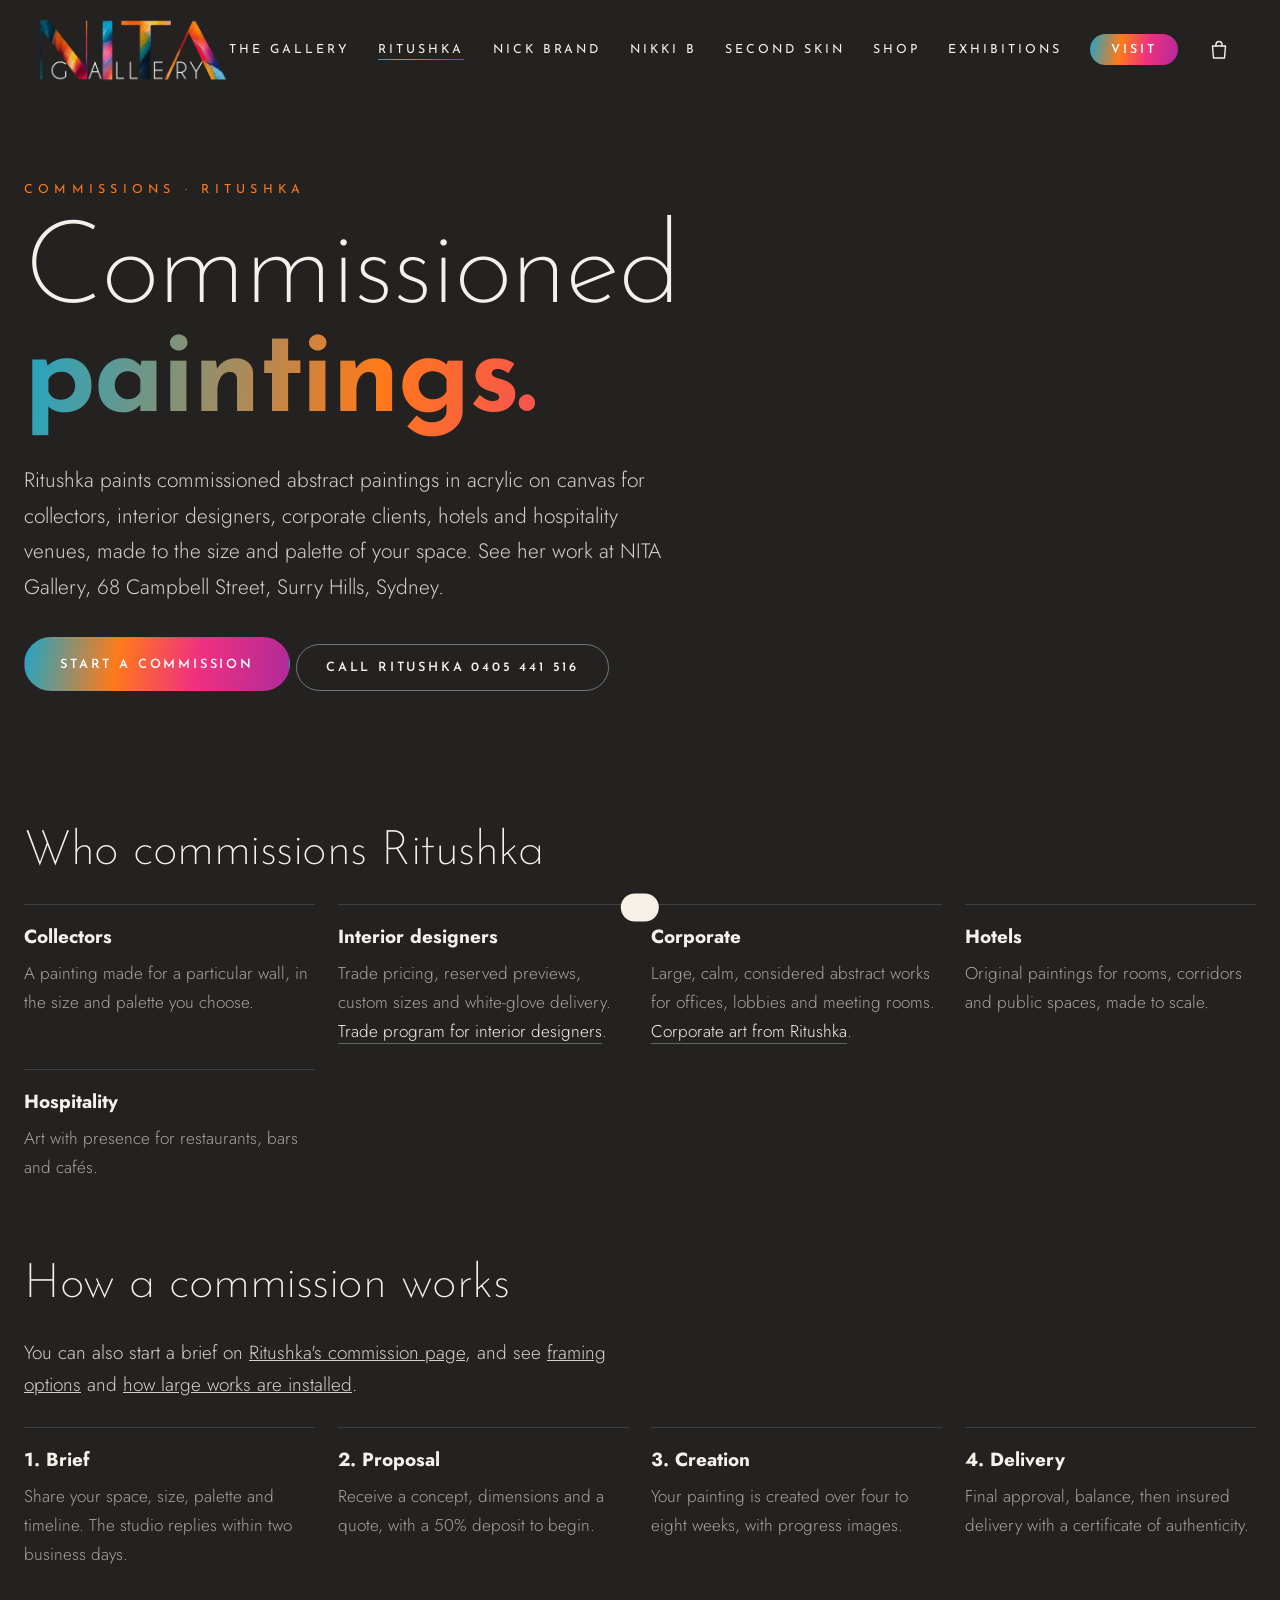
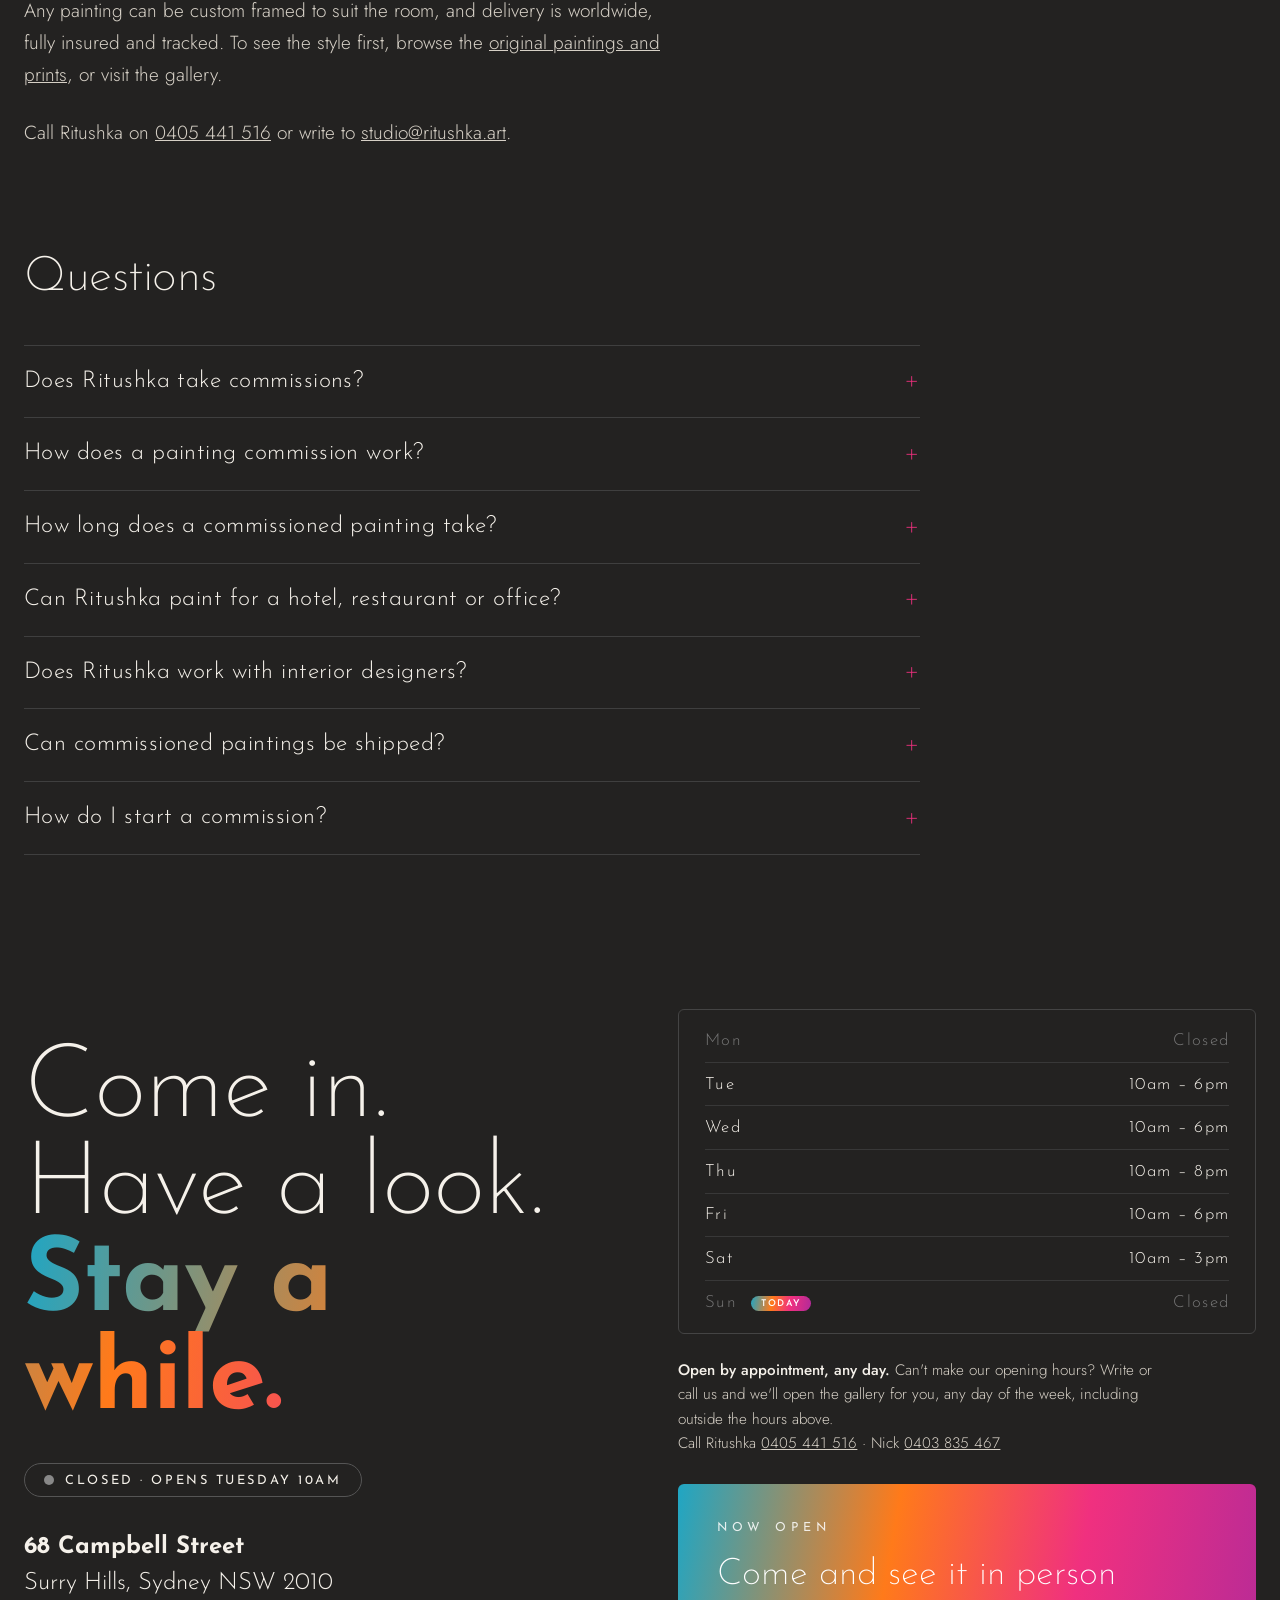
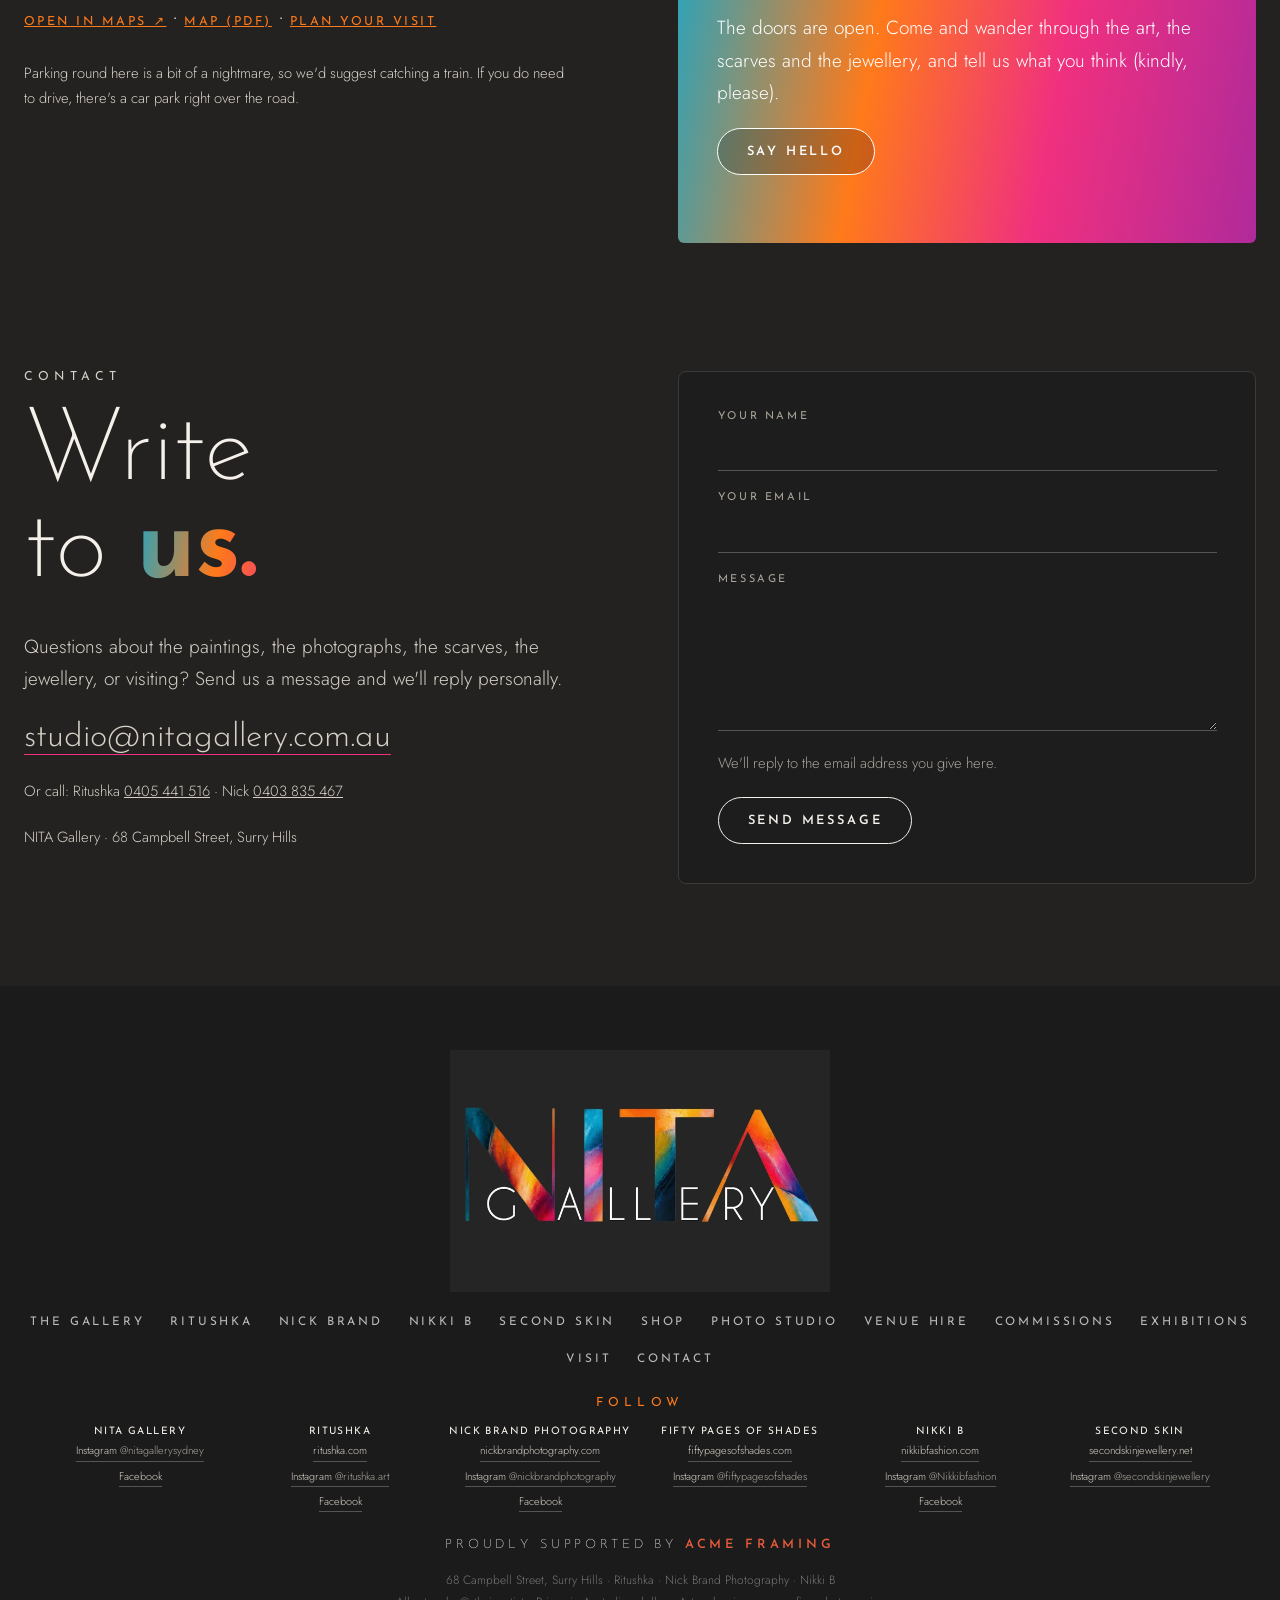
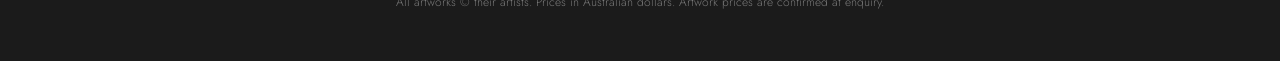
==== commit 068ed45a: "Add Venue hire page with rates, FAQ and event venue schema New /venue-hire page: the space, what it " ====
--- a/commissions.html
+++ b/commissions.html
@@ -23,9 +23,9 @@
 <link rel="preconnect" href="https://fonts.gstatic.com" crossorigin>
 <link rel="preload" as="style" href="https://fonts.googleapis.com/css2?family=Cormorant+Garamond:ital,wght@1,400;1,500&family=Josefin+Sans:wght@100;200;300;400;600;700&family=Jost:wght@300;400;500&display=swap" onload="this.onload=null;this.rel='stylesheet'">
 <noscript><link rel="stylesheet" href="https://fonts.googleapis.com/css2?family=Cormorant+Garamond:ital,wght@1,400;1,500&family=Josefin+Sans:wght@100;200;300;400;600;700&family=Jost:wght@300;400;500&display=swap"></noscript>
-<link rel="stylesheet" href="css/style.css?v=6593f92d">
+<link rel="stylesheet" href="css/style.css?v=6d32a8f9">
 <link rel="stylesheet" href="css/bag.css?v=839dad2d">
-<link rel="stylesheet" href="css/shop.css?v=7c190ab9"><link rel="stylesheet" href="css/visit.css?v=7fe99ea3">
+<link rel="stylesheet" href="css/shop.css?v=7c190ab9"><link rel="stylesheet" href="css/visit.css?v=07d8ab7a">
 <script>document.documentElement.classList.add('js')</script>
 <script type="application/ld+json">{"@context":"https://schema.org","@type":"BreadcrumbList","itemListElement":[{"@type":"ListItem","position":1,"name":"NITA Gallery","item":"https://www.nitagallery.com.au/"},{"@type":"ListItem","position":2,"name":"Commissions","item":"https://www.nitagallery.com.au/commissions"}]}</script><script type="application/ld+json">{"name":"Commissioned paintings by Ritushka","serviceType":"Commissioned abstract painting","description":"Commission an original abstract painting by Ritushka for your home, office, hotel or restaurant. Collectors, designers and corporates welcome. Surry Hills.","audience":{"@type":"Audience","audienceType":"Collectors, interior designers, corporate clients, hotels and hospitality"},"provider":{"@type":"Person","name":"Ritushka","telephone":"+61 405 441 516","worksFor":{"@id":"https://www.nitagallery.com.au/#gallery"}},"@context":"https://schema.org","@type":"Service","@id":"https://www.nitagallery.com.au/commissions#service","url":"https://www.nitagallery.com.au/commissions","areaServed":{"@type":"City","name":"Sydney"},"availableChannel":{"@type":"ServiceChannel","serviceLocation":{"@type":"Place","name":"NITA Gallery","address":{"@type":"PostalAddress","streetAddress":"68 Campbell Street","addressLocality":"Surry Hills","addressRegion":"NSW","postalCode":"2010","addressCountry":"AU"}}}}</script><script type="application/ld+json">{"@context":"https://schema.org","@type":"FAQPage","mainEntity":[{"@type":"Question","name":"Does Ritushka take commissions?","acceptedAnswer":{"@type":"Answer","text":"Yes. Ritushka paints commissioned abstract paintings in acrylic on canvas for collectors, interior designers, corporate clients, hotels and hospitality venues, made to the size and palette of the space."}},{"@type":"Question","name":"How does a painting commission work?","acceptedAnswer":{"@type":"Answer","text":"There are four steps. First, share the space, size, palette and timeline in a brief. Second, receive a concept, dimensions and a quote, with a 50% deposit to begin. Third, the painting is created over four to eight weeks, with progress images. Fourth, after final approval and payment of the balance, it is delivered with a certificate of authenticity."}},{"@type":"Question","name":"How long does a commissioned painting take?","acceptedAnswer":{"@type":"Answer","text":"Usually four to eight weeks from the deposit, with progress images along the way."}},{"@type":"Question","name":"Can Ritushka paint for a hotel, restaurant or office?","acceptedAnswer":{"@type":"Answer","text":"Yes. Ritushka works with hotels, hospitality venues and corporate clients, as well as private collectors. Large-scale and custom-size works are possible, and any painting can be custom framed to suit the room."}},{"@type":"Question","name":"Does Ritushka work with interior designers?","acceptedAnswer":{"@type":"Answer","text":"Yes. There is a program for interior designers, art consultants, buyer's agents and corporate clients, with trade pricing, reserved previews, custom sizes and white-glove delivery."}},{"@type":"Question","name":"Can commissioned paintings be shipped?","acceptedAnswer":{"@type":"Answer","text":"Yes. Paintings are delivered worldwide, fully insured and tracked."}},{"@type":"Question","name":"How do I start a commission?","acceptedAnswer":{"@type":"Answer","text":"Call Ritushka on 0405 441 516 or write to studio@ritushka.art with your space, size, palette and timeline. You can also see the paintings in person at NITA Gallery, 68 Campbell Street, Surry Hills."}}]}</script></head>
 <body class="t-shop">
@@ -125,7 +125,7 @@
 
 <footer class="foot">
   <img src="img/brand/nita-logo.webp" alt="NITA Gallery">
-  <nav aria-label="Footer"><a href="/">The Gallery</a><a href="/ritushka">Ritushka</a><a href="/nick-brand">Nick Brand</a><a href="/nikki-b">Nikki B</a><a href="/jewellery">Second Skin</a><a href="/shop">Shop</a><a href="/photo-studio">Photo studio</a><a href="/commissions">Commissions</a><a href="/exhibitions">Exhibitions</a><a href="/visit">Visit</a><a href="/#contact">Contact</a></nav>
+  <nav aria-label="Footer"><a href="/">The Gallery</a><a href="/ritushka">Ritushka</a><a href="/nick-brand">Nick Brand</a><a href="/nikki-b">Nikki B</a><a href="/jewellery">Second Skin</a><a href="/shop">Shop</a><a href="/photo-studio">Photo studio</a><a href="/venue-hire">Venue hire</a><a href="/commissions">Commissions</a><a href="/exhibitions">Exhibitions</a><a href="/visit">Visit</a><a href="/#contact">Contact</a></nav>
   <div class="social"><p class="kicker">Follow</p><ul><li><b>NITA Gallery</b><a href="https://www.instagram.com/nitagallerysydney/" target="_blank" rel="me noopener">Instagram <span>@nitagallerysydney</span></a><a href="https://www.facebook.com/NITAgallerySydney" target="_blank" rel="me noopener">Facebook</a></li><li><b>Ritushka</b><a href="https://www.ritushka.com" target="_blank" rel="noopener">ritushka.com</a><a href="https://www.instagram.com/ritushka.art/" target="_blank" rel="me noopener">Instagram <span>@ritushka.art</span></a><a href="https://www.facebook.com/Ritushka.art" target="_blank" rel="me noopener">Facebook</a></li><li><b>Nick Brand Photography</b><a href="https://www.nickbrandphotography.com" target="_blank" rel="noopener">nickbrandphotography.com</a><a href="https://www.instagram.com/nickbrandphotography/" target="_blank" rel="me noopener">Instagram <span>@nickbrandphotography</span></a><a href="https://www.facebook.com/nickbrandphotography/" target="_blank" rel="me noopener">Facebook</a></li><li><b>Fifty Pages of Shades</b><a href="https://www.fiftypagesofshades.com" target="_blank" rel="noopener">fiftypagesofshades.com</a><a href="https://www.instagram.com/fiftypagesofshades/" target="_blank" rel="me noopener">Instagram <span>@fiftypagesofshades</span></a></li><li><b>Nikki B</b><a href="https://www.nikkibfashion.com" target="_blank" rel="noopener">nikkibfashion.com</a><a href="https://www.instagram.com/Nikkibfashion/" target="_blank" rel="me noopener">Instagram <span>@Nikkibfashion</span></a><a href="https://www.facebook.com/nikkibfashion" target="_blank" rel="me noopener">Facebook</a></li><li><b>Second Skin</b><a href="https://www.secondskinjewellery.net" target="_blank" rel="noopener">secondskinjewellery.net</a><a href="https://www.instagram.com/secondskinjewellery/" target="_blank" rel="me noopener">Instagram <span>@secondskinjewellery</span></a></li></ul></div>
   <p class="support">Proudly supported by <b>ACME Framing</b></p>
   <p class="fine">68 Campbell Street, Surry Hills · Ritushka · Nick Brand Photography · Nikki B<br>
@@ -143,8 +143,8 @@
 </div>
 
 <script src="data.js?v=bd5b2ae9"></script>
-<script src="js/common.js?v=27760034"></script>
+<script src="js/common.js?v=4e7cf535"></script>
 <script src="js/bag.js?v=9c532951"></script>
-<script src="js/shop.js?v=35f89a1a"></script>
+<script src="js/shop.js?v=b1c2108e"></script>
 </body>
 </html>
--- a/css/style.css
+++ b/css/style.css
@@ -363,3 +363,11 @@
   .social a{overflow-wrap:break-word}
 }
 @media (min-width:1300px){.social li{font-size:.8rem}.social b{font-size:.7rem}}
+
+/* brand logos */
+.m-logo{display:block;height:2.6rem;width:auto;margin:0 0 .9rem}
+.room .room-t h3.sig img,.room:hover .room-t h3.sig img{filter:drop-shadow(0 1px 5px rgba(0,0,0,.65))}
+.room .room-t h3.sig img[alt="Nikki B"],.room:hover .room-t h3.sig img[alt="Nikki B"]{height:clamp(4.2rem,8vw,6.2rem)}
+
+/* the names ribbon on the home page keeps scrolling even when the device asks for reduced motion */
+@media (prefers-reduced-motion:reduce){.mq-track{animation:mq 40s linear infinite!important}}
--- a/css/visit.css
+++ b/css/visit.css
@@ -17,3 +17,13 @@
 .v-see span,.v-near span{color:#a9a399;font-size:.9em}
 .v-near p{color:#d6d0c6;font-size:.95em;margin:.2rem 0 0}
 @media (max-width:800px){.v-grid{grid-template-columns:1fr}.v-dl{grid-template-columns:1fr;gap:.2rem}.v-dl dd{margin-bottom:.8rem}}
+/* Venue hire rates */
+.vh-scroll{overflow-x:auto;max-width:52rem}
+.vh-rates{border-collapse:collapse;width:100%;min-width:34rem}
+.vh-rates th,.vh-rates td{text-align:left;vertical-align:top;padding:.9rem 1rem .9rem 0;border-bottom:1px solid #3f3f3f;font-weight:300;color:#e8e2d8}
+.vh-rates thead th{font:600 .72rem var(--display);letter-spacing:.2em;text-transform:uppercase;color:#a9a399;padding-bottom:.6rem}
+.vh-rates tbody th{font-weight:400;color:#f5f1ea}
+.vh-rates tbody th span{display:block;color:#a9a399;font-size:.88em;font-weight:300;margin-top:.2rem}
+.vh-rates td:nth-child(2){white-space:nowrap}
+.vh-extras{margin-top:2rem}
+@media (max-width:640px){.vh-rates{min-width:0}.vh-rates thead{display:none}.vh-rates tr{display:grid;grid-template-columns:auto 1fr;gap:.3rem 1.2rem;padding:.9rem 0;border-bottom:1px solid #3f3f3f}.vh-rates th,.vh-rates td{border:0;padding:0}.vh-rates tbody th{grid-column:1/-1}.vh-rates td:last-child{color:#a9a399}.vh-rates td:last-child::before{content:"Min. "}.vh-rates td.nomin::before{content:none}}
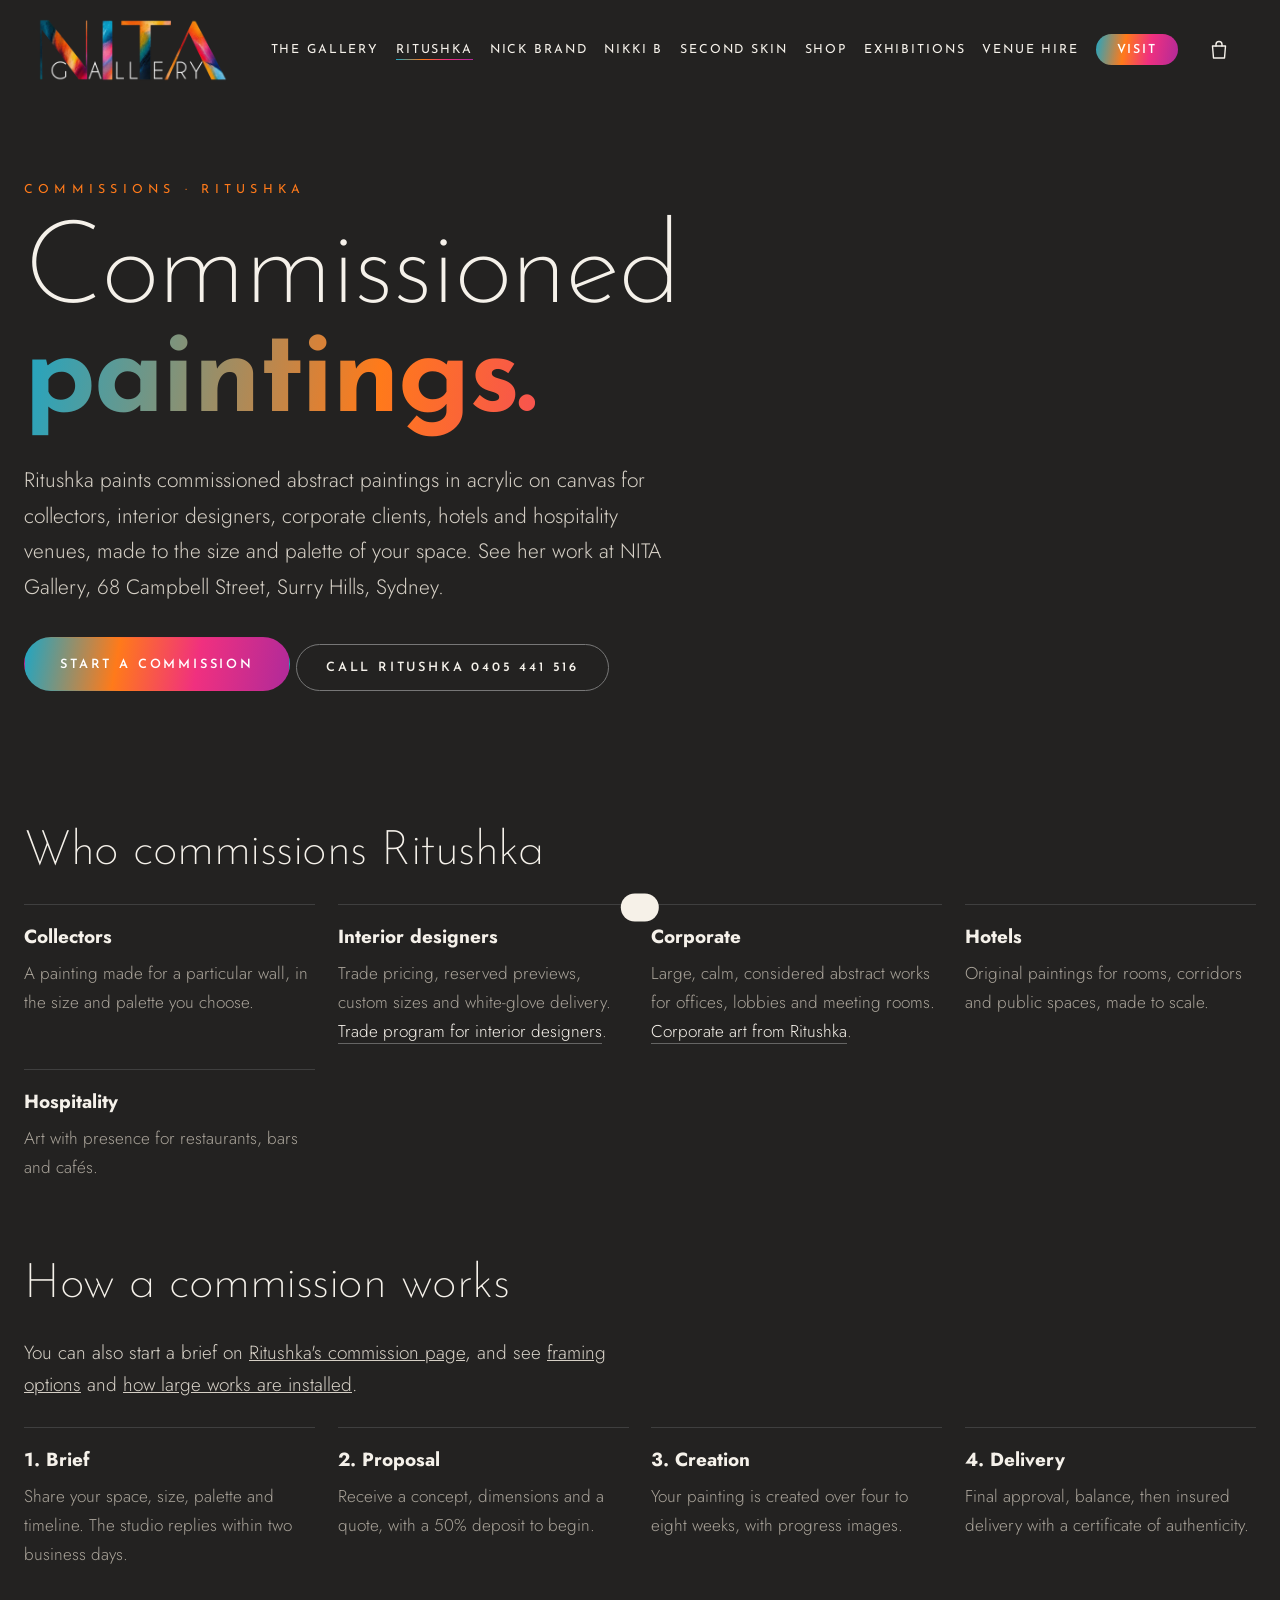
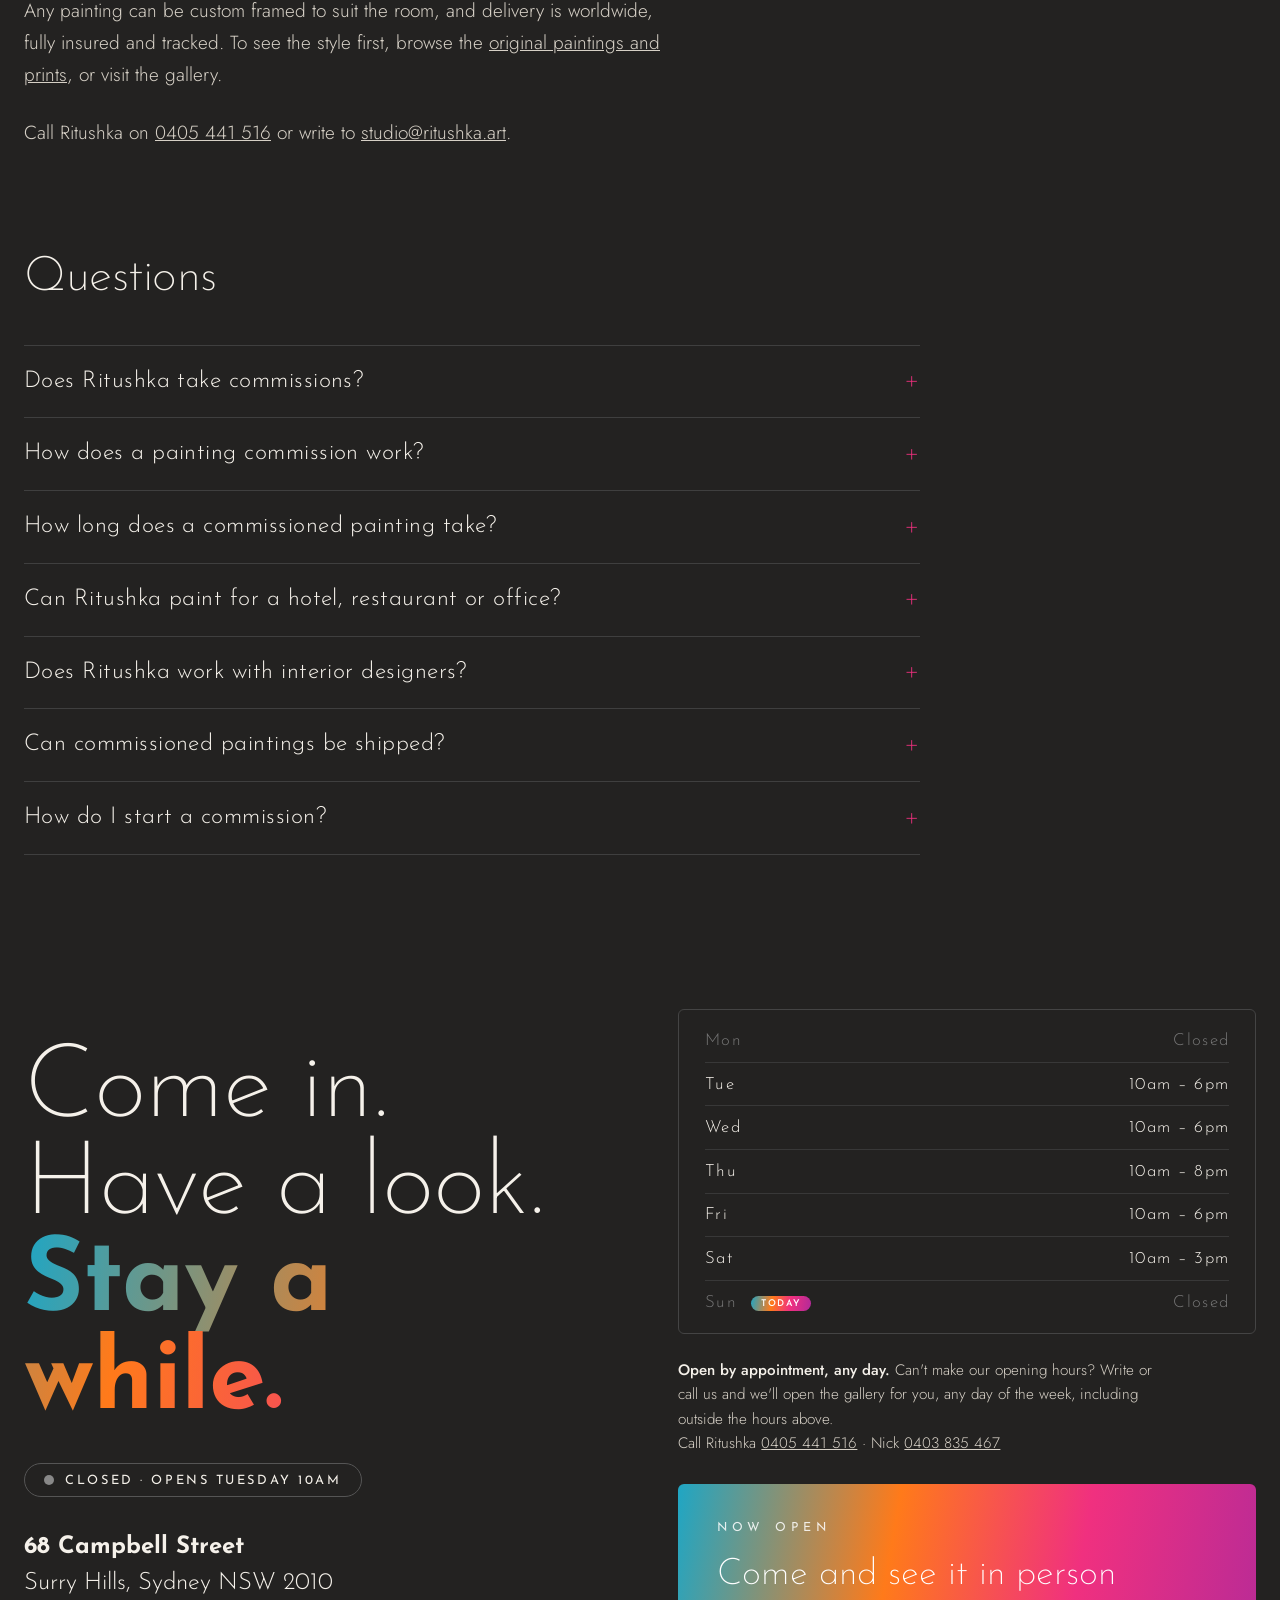
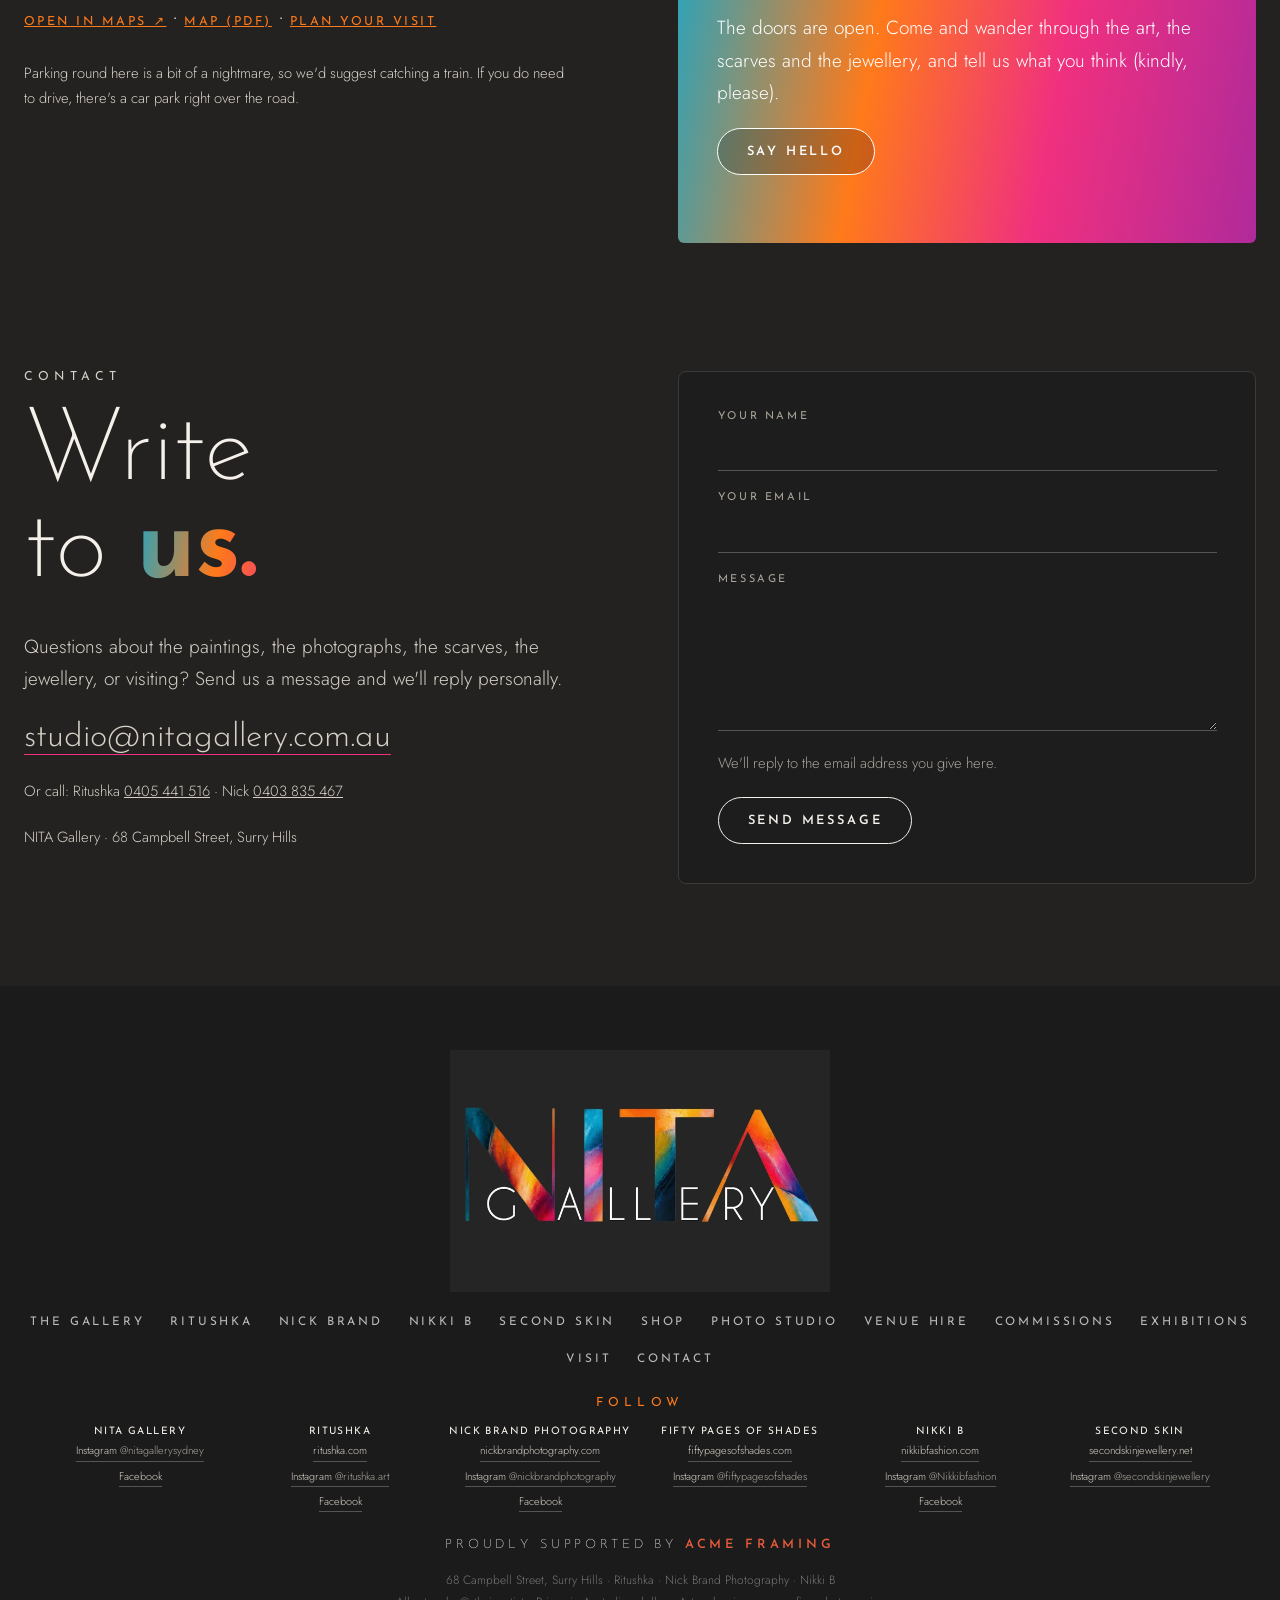
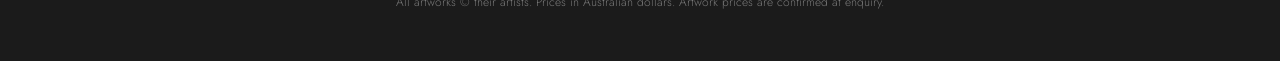
==== commit 45523111: "Add Venue hire to the top menu for the festive season Temporary: take it out of the top menu (keep t" ====
--- a/commissions.html
+++ b/commissions.html
@@ -23,7 +23,7 @@
 <link rel="preconnect" href="https://fonts.gstatic.com" crossorigin>
 <link rel="preload" as="style" href="https://fonts.googleapis.com/css2?family=Cormorant+Garamond:ital,wght@1,400;1,500&family=Josefin+Sans:wght@100;200;300;400;600;700&family=Jost:wght@300;400;500&display=swap" onload="this.onload=null;this.rel='stylesheet'">
 <noscript><link rel="stylesheet" href="https://fonts.googleapis.com/css2?family=Cormorant+Garamond:ital,wght@1,400;1,500&family=Josefin+Sans:wght@100;200;300;400;600;700&family=Jost:wght@300;400;500&display=swap"></noscript>
-<link rel="stylesheet" href="css/style.css?v=6d32a8f9">
+<link rel="stylesheet" href="css/style.css?v=615239cf">
 <link rel="stylesheet" href="css/bag.css?v=839dad2d">
 <link rel="stylesheet" href="css/shop.css?v=7c190ab9"><link rel="stylesheet" href="css/visit.css?v=07d8ab7a">
 <script>document.documentElement.classList.add('js')</script>
@@ -35,7 +35,7 @@
 <header class="nav" id="nav">
   <a href="/" class="wordmark" aria-label="NITA Gallery — home"><img src="img/brand/nita-logo-t-s.webp" alt="NITA Gallery" width="420" height="142"></a>
   <nav class="links" id="links" aria-label="Main">
-    <a href="/">The Gallery</a><a href="/ritushka" aria-current="page">Ritushka</a><a href="/nick-brand">Nick Brand</a><a href="/nikki-b">Nikki B</a><a href="/jewellery">Second Skin</a><a href="/shop">Shop</a><a href="/exhibitions">Exhibitions</a>
+    <a href="/">The Gallery</a><a href="/ritushka" aria-current="page">Ritushka</a><a href="/nick-brand">Nick Brand</a><a href="/nikki-b">Nikki B</a><a href="/jewellery">Second Skin</a><a href="/shop">Shop</a><a href="/exhibitions">Exhibitions</a><a href="/venue-hire">Venue hire</a>
     <a href="/#visit" class="pill">Visit</a>
   </nav>
   <button class="burger" id="burger" aria-label="Menu" aria-expanded="false"><i></i><i></i></button>
--- a/css/style.css
+++ b/css/style.css
@@ -371,3 +371,6 @@
 
 /* the names ribbon on the home page keeps scrolling even when the device asks for reduced motion */
 @media (prefers-reduced-motion:reduce){.mq-track{animation:mq 40s linear infinite!important}}
+/* keep the logo full size; tighten the menu on narrower laptop screens so all links fit */
+.nav .wordmark{flex-shrink:0}
+@media (min-width:1241px) and (max-width:1440px){.links{gap:1.05rem}.links a{letter-spacing:.15em}}
